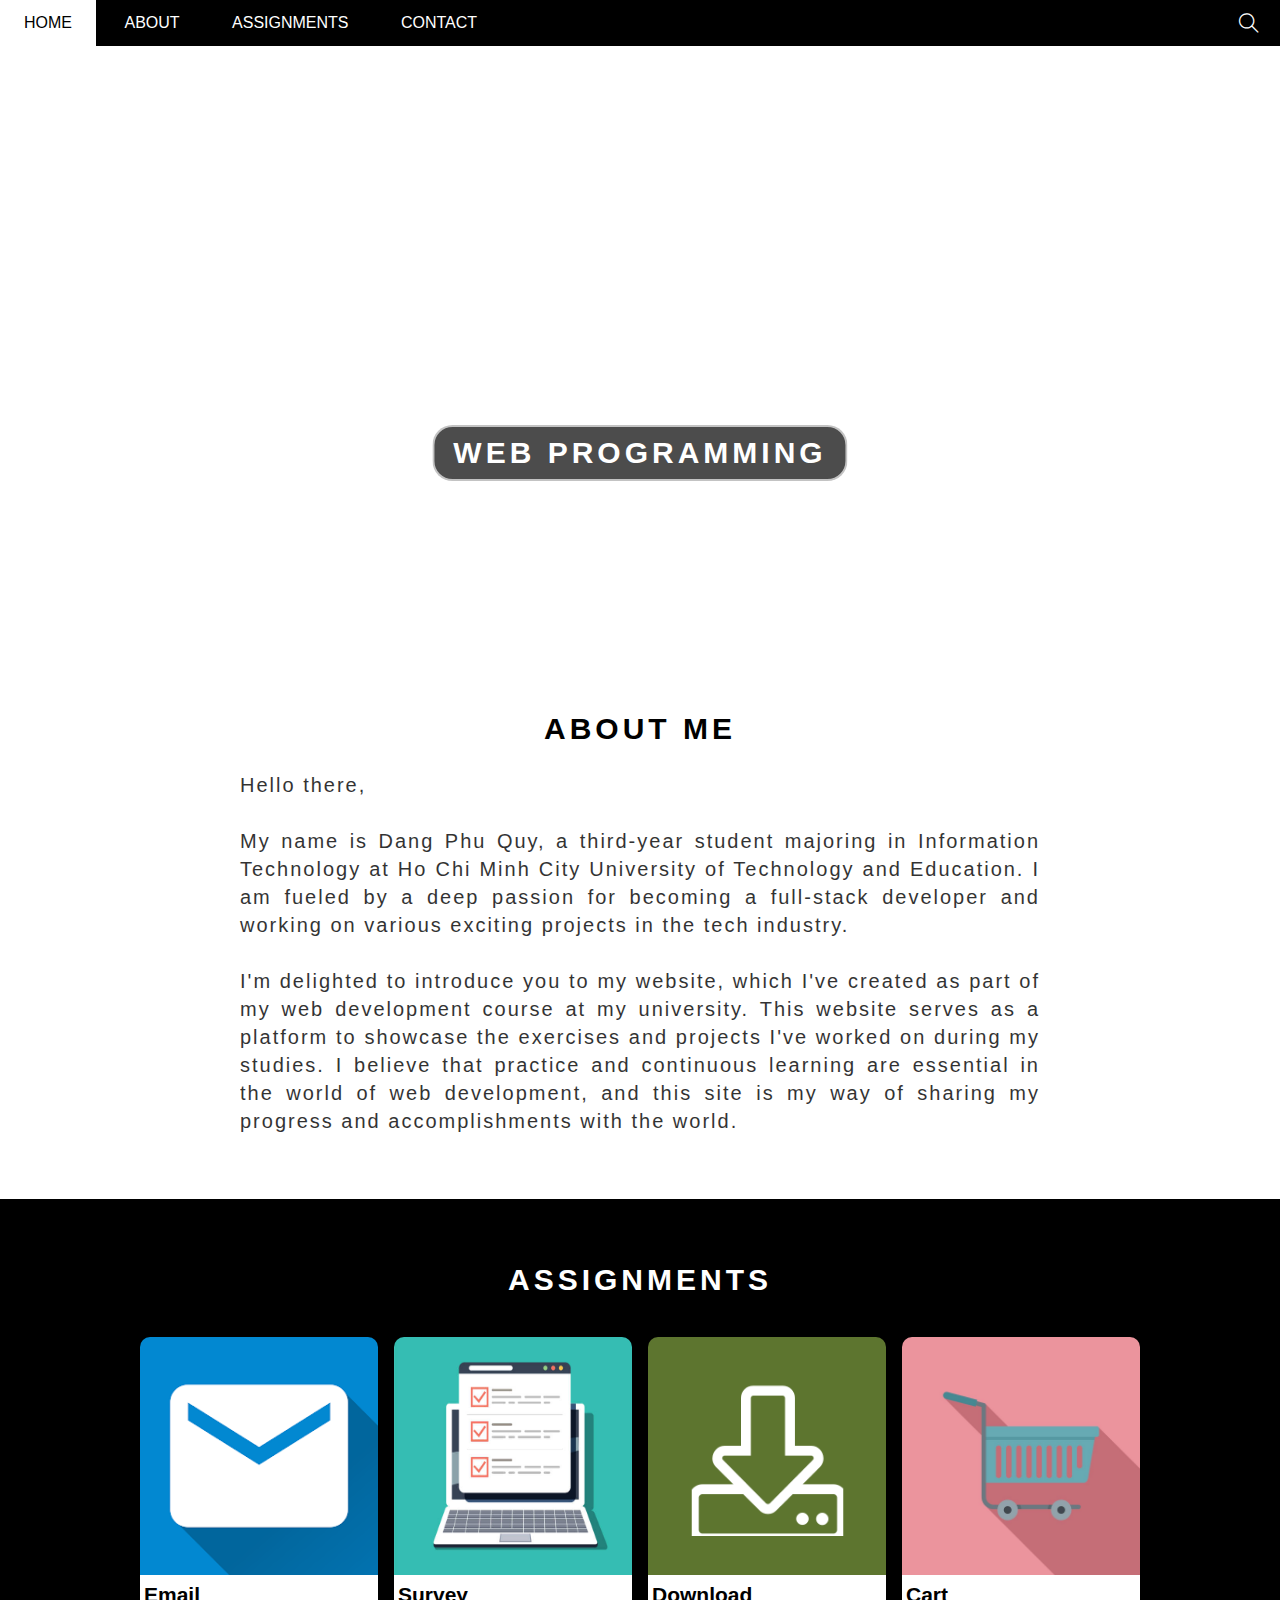
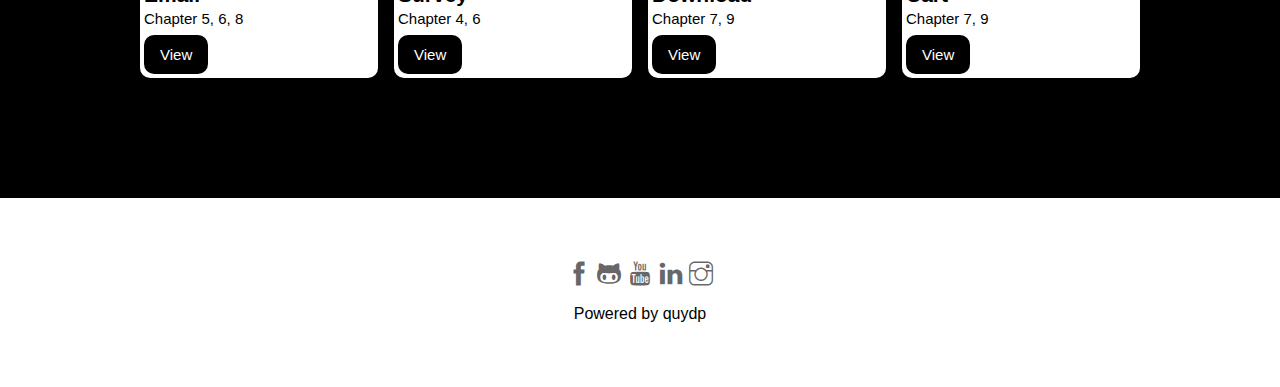
==== index.html @ 8521cf78 "test" ====
<!DOCTYPE html>
<!--
Click nbfs://nbhost/SystemFileSystem/Templates/Licenses/license-default.txt to change this license
Click nbfs://nbhost/SystemFileSystem/Templates/JSP_Servlet/Html.html to edit this template
-->
<html>
    <head>
        <title>Quy's Assignment Web</title>
        <meta charset="UTF-8">
        <meta name="viewport" content="width=device-width, initial-scale=1.0">
        <link rel="stylesheet" type="text/css" href="./styles/main.css">
        <link rel="stylesheet" href="./fonts/themify-icons/themify-icons.css">
    </head>
    <body>
        <div id="main">
            <div id="header">
                <!-- Begin: Nav -->
                <ul id="nav">
                    <li><a href="#">HOME</a></li>
                    <li><a href="#about">ABOUT</a></li>
                    <li><a href="#assignment">ASSIGNMENTS</a></li>
                    <li><a href="#footer">CONTACT</a></li>
                </ul>
                <!-- End: Nav -->


                <!-- Begin: Search -->
                <div class="search-btn">
                    <i class="search-icon ti-search"></i>
                </div>
                <!-- End: Search -->

            </div>

            <div id="slider">
                <div class="text-content">
                    <h1 class="text-heading">WEB PROGRAMMING</h1>
                    <div class="text-desc">GHHD: Cô Mai Anh Thơ</div>
                </div>
            </div>

            
            <div id="content">
                <!-- About section -->
                <div id="about" class="content-section" style="width: 800px;">
                    <h2 class="section-heading">ABOUT ME</h2>
                    <p class="about-section">
                        Hello there,
                    </p>
                    <p class="about-section">
                        <br> My name is Dang Phu Quy, a third-year student 
                        majoring in Information Technology at Ho Chi Minh City University 
                        of Technology and Education. I am fueled by a deep passion for 
                        becoming a full-stack developer and working on various exciting 
                        projects in the tech industry.
                    </p>
                    <p class="about-section">
                        <br> I'm delighted to introduce you to my website, which I've created 
                        as part of my web development course at my university. This website 
                        serves as a platform to showcase the exercises and projects I've 
                        worked on during my studies. I believe that practice and continuous 
                        learning are essential in the world of web development, and this 
                        site is my way of sharing my progress and accomplishments with the world.
                    </p>
                    
                </div>
                
                <!-- Assignment section -->
                <div id="assignment" class="assingment-section">
                    <div class="content-section">
                        <h2 class="section-heading text-white">ASSIGNMENTS</h2>
                        
                        <!--  Assignment list-->
                        <div class="assingment-list">
                            <div class="assignment-item">
                                <img src="images/email-img.png" alt="" class="assignment-img">
                                <div class="assignment-body">
                                    <h3 class="assignment-heading">Email</h3>
                                    <p class="assignment-desc">Chapter 5, 6, 8</p>
                                    <a href="https://email-web-murach.onrender.com/ex5.1-email" class="view-bnt" target="_blank">View</a>
                                </div>
                            </div>
                        
                            <div class="assignment-item">
                                <img src="images/survey-img3.jpg" alt="" class="assignment-img">
                                <div class="assignment-body">
                                    <h3 class="assignment-heading">Survey</h3>
                                    <p class="assignment-desc">Chapter 4, 6</p>
                                    <a href="https://chap04-survey-web-ug20.onrender.com/w5_survey" class="view-bnt" target="_blank">View</a>
                                </div>
                            </div>
                        
                            <div class="assignment-item">
                                <img src="images/download-img.png" alt="" class="assignment-img">
                                <div class="assignment-body">
                                    <h3 class="assignment-heading">Download</h3>
                                    <p class="assignment-desc">Chapter 7, 9</p>
                                    <a href="#" class="view-bnt">View</a>
                                </div>
                            </div>
                        
                             <div class="assignment-item">
                                <img src="images/cart-img.jpg" alt="" class="assignment-img">
                                <div class="assignment-body">
                                    <h3 class="assignment-heading">Cart</h3>
                                    <p class="assignment-desc">Chapter 7, 9</p>
                                    <a href="#" class="view-bnt">View</a>
                                </div>
                            </div>
                        
                            <div class="clear"></div>
                        </div>
                    </div>
                </div> 
                </div>

            </div>
            <div id="footer">
                <div class="social-list">
                    <a href="https://www.facebook.com/phuquy1400" target="_blank"><i class="ti-facebook"></i></a>
                    <a href="https://github.com/phuquy-28" target="_blank"><i class="ti-github"></i></a>
                    <a href="https://www.youtube.com/" class="_blank"><i class="ti-youtube"></i></a>
                    <a href="https://www.linkedin.com/in/phu-quy-dang-920172296/" target="_blank"><i class="ti-linkedin"></i></a>
                    <a href="https://www.instagram.com/phuquy.28" target="_blank"><i class="ti-instagram"></i></a>
                </div>
                <p class="copy-right">Powered by quydp</p>
            </div>
        </div>
        
    </body>
</html>
---- styles/main.css ----
/* Reset CSS */
* {
    padding: 0;
    margin: 0;
    box-sizing: border-box;
}

.text-white{
    color: #fff !important;
}

html{
    font-family: Arial, Helvetica, sans-serif;
    scroll-behavior: smooth;
}

#main{

}

#header{
    width: 100%;
    height: 46px;
    background-color: #000;
    position: fixed;
    top: 0;
    left: 0;
    right: 0;
    z-index: 1;
}

#nav{
    display: inline-block;
}

#nav li{
    display: inline-block;
}

#nav li a{
    color: #fff;
    text-decoration: none;
    line-height: 46px;
    padding: 0 24px;
    display: inline-block;
}

#nav li:hover a{
    color:#000;
    background-color: #fff;
}

#header .search-btn{
    float: right;
    padding: 0 21px;
    cursor: pointer;
}

#header .search-btn:hover{
    color: #fff;
    background-color: #f44366;
}

#header .search-icon{
    color: #fff;
    font-size: 20px;
    line-height: 46px;
}

#slider{
    margin-top: 46px;
    padding-top: 47%;
    background-image: url(https://wallpaperaccess.com/full/2109964.jpg);
    background-position: center center;
    background-repeat: no-repeat; 
    background-size: cover;
    /*background: url('slider1.jpg') center center / cover no-repeat;*/
    position: relative;
}

#slider .text-content{
    position: absolute;
    bottom: 20%;
    color: #fff;
    left: 50%;
    transform: translateX(-50%);
    text-align: center;
}

#slider .text-heading{
    /* font-weight: 500; */
    font-size: 30px;
    letter-spacing: 4px;
    font-weight: bold;
    display: inline-block;
    border-radius: 20px;
    background-color: rgba(0, 0, 0, 0.7);
    color: #fff;
    padding: 0.3em 0.63em;
    border: 2px solid #fffa;
}

#slider .text-desc{
    font-size: 18px;
    margin-top: 25px;
}

#content{

}

#content .content-section{
    width: 1000px;
    padding: 64px 0;
    margin-left: auto;
    margin-right: auto;
}

#content .section-heading{
    text-align: center;
    font-size: 30px;
    letter-spacing: 4px;
    margin-bottom: 25px;
}

#content .about-section{
    line-height: 1.4;
    letter-spacing: 2px;
    font-size: 20px;
    opacity: 0.8;
    text-align: justify;
}

/*Assignment section*/
.assingment-section{
    background-color: #000;
}

/* Assignment */
.assingment-list{
    margin: 32px -8px 48px;
}
.assignment-item{
    float: left;
    width: 25%;
    padding: 8px 8px;
}
.assignment-img{
    width: 100%;
    height: 238px;
    display: block;
    border-top-left-radius: 10px;
    border-top-right-radius: 10px;
}
.assignment-img:hover{
    opacity: 0.8;
}
.assignment-body{
    background-color: #fff;
    padding: 4px;
    font-size: 15px;
    border-bottom-left-radius: 10px;
    border-bottom-right-radius: 10px;
}
.assignment-heading{
    font-size: 21px;
    margin-top: 4px;
}
.assignment-desc{
    line-height: 1.6;
}
.view-bnt{
    color: #fff;
    background-color: #000;
    text-decoration: none;
    padding: 11px 16px;
    display: inline-block;
    cursor: pointer;
    margin-top: 4px;
    border-radius: 10px;
}
.view-bnt:hover{
    color: #000;
    background-color: #ccc;
}
.clear{
    clear: both;
}

#footer{
    padding: 64px 16px;
    text-align: center;

}

#footer .social-list{
    font-size: 24px;
}

#footer .social-list a{
    color: rgba(0, 0, 0, 0.6);
    text-decoration: none;
}

#footer .social-list a:hover{
    color: rgba(0, 0, 0, 0.3);
}

#footer .copy-right{
    margin-top: 15px;
}
---- fonts/themify-icons/themify-icons.css ----
@font-face {
	font-family: 'themify';
	src:url('fonts/themify.eot?-fvbane');
	src:url('fonts/themify.eot?#iefix-fvbane') format('embedded-opentype'),
		url('fonts/themify.woff?-fvbane') format('woff'),
		url('fonts/themify.ttf?-fvbane') format('truetype'),
		url('fonts/themify.svg?-fvbane#themify') format('svg');
	font-weight: normal;
	font-style: normal;
}

[class^="ti-"], [class*=" ti-"] {
	font-family: 'themify';
	speak: none;
	font-style: normal;
	font-weight: normal;
	font-variant: normal;
	text-transform: none;
	line-height: 1;

	/* Better Font Rendering =========== */
	-webkit-font-smoothing: antialiased;
	-moz-osx-font-smoothing: grayscale;
}

.ti-wand:before {
	content: "\e600";
}
.ti-volume:before {
	content: "\e601";
}
.ti-user:before {
	content: "\e602";
}
.ti-unlock:before {
	content: "\e603";
}
.ti-unlink:before {
	content: "\e604";
}
.ti-trash:before {
	content: "\e605";
}
.ti-thought:before {
	content: "\e606";
}
.ti-target:before {
	content: "\e607";
}
.ti-tag:before {
	content: "\e608";
}
.ti-tablet:before {
	content: "\e609";
}
.ti-star:before {
	content: "\e60a";
}
.ti-spray:before {
	content: "\e60b";
}
.ti-signal:before {
	content: "\e60c";
}
.ti-shopping-cart:before {
	content: "\e60d";
}
.ti-shopping-cart-full:before {
	content: "\e60e";
}
.ti-settings:before {
	content: "\e60f";
}
.ti-search:before {
	content: "\e610";
}
.ti-zoom-in:before {
	content: "\e611";
}
.ti-zoom-out:before {
	content: "\e612";
}
.ti-cut:before {
	content: "\e613";
}
.ti-ruler:before {
	content: "\e614";
}
.ti-ruler-pencil:before {
	content: "\e615";
}
.ti-ruler-alt:before {
	content: "\e616";
}
.ti-bookmark:before {
	content: "\e617";
}
.ti-bookmark-alt:before {
	content: "\e618";
}
.ti-reload:before {
	content: "\e619";
}
.ti-plus:before {
	content: "\e61a";
}
.ti-pin:before {
	content: "\e61b";
}
.ti-pencil:before {
	content: "\e61c";
}
.ti-pencil-alt:before {
	content: "\e61d";
}
.ti-paint-roller:before {
	content: "\e61e";
}
.ti-paint-bucket:before {
	content: "\e61f";
}
.ti-na:before {
	content: "\e620";
}
.ti-mobile:before {
	content: "\e621";
}
.ti-minus:before {
	content: "\e622";
}
.ti-medall:before {
	content: "\e623";
}
.ti-medall-alt:before {
	content: "\e624";
}
.ti-marker:before {
	content: "\e625";
}
.ti-marker-alt:before {
	content: "\e626";
}
.ti-arrow-up:before {
	content: "\e627";
}
.ti-arrow-right:before {
	content: "\e628";
}
.ti-arrow-left:before {
	content: "\e629";
}
.ti-arrow-down:before {
	content: "\e62a";
}
.ti-lock:before {
	content: "\e62b";
}
.ti-location-arrow:before {
	content: "\e62c";
}
.ti-link:before {
	content: "\e62d";
}
.ti-layout:before {
	content: "\e62e";
}
.ti-layers:before {
	content: "\e62f";
}
.ti-layers-alt:before {
	content: "\e630";
}
.ti-key:before {
	content: "\e631";
}
.ti-import:before {
	content: "\e632";
}
.ti-image:before {
	content: "\e633";
}
.ti-heart:before {
	content: "\e634";
}
.ti-heart-broken:before {
	content: "\e635";
}
.ti-hand-stop:before {
	content: "\e636";
}
.ti-hand-open:before {
	content: "\e637";
}
.ti-hand-drag:before {
	content: "\e638";
}
.ti-folder:before {
	content: "\e639";
}
.ti-flag:before {
	content: "\e63a";
}
.ti-flag-alt:before {
	content: "\e63b";
}
.ti-flag-alt-2:before {
	content: "\e63c";
}
.ti-eye:before {
	content: "\e63d";
}
.ti-export:before {
	content: "\e63e";
}
.ti-exchange-vertical:before {
	content: "\e63f";
}
.ti-desktop:before {
	content: "\e640";
}
.ti-cup:before {
	content: "\e641";
}
.ti-crown:before {
	content: "\e642";
}
.ti-comments:before {
	content: "\e643";
}
.ti-comment:before {
	content: "\e644";
}
.ti-comment-alt:before {
	content: "\e645";
}
.ti-close:before {
	content: "\e646";
}
.ti-clip:before {
	content: "\e647";
}
.ti-angle-up:before {
	content: "\e648";
}
.ti-angle-right:before {
	content: "\e649";
}
.ti-angle-left:before {
	content: "\e64a";
}
.ti-angle-down:before {
	content: "\e64b";
}
.ti-check:before {
	content: "\e64c";
}
.ti-check-box:before {
	content: "\e64d";
}
.ti-camera:before {
	content: "\e64e";
}
.ti-announcement:before {
	content: "\e64f";
}
.ti-brush:before {
	content: "\e650";
}
.ti-briefcase:before {
	content: "\e651";
}
.ti-bolt:before {
	content: "\e652";
}
.ti-bolt-alt:before {
	content: "\e653";
}
.ti-blackboard:before {
	content: "\e654";
}
.ti-bag:before {
	content: "\e655";
}
.ti-move:before {
	content: "\e656";
}
.ti-arrows-vertical:before {
	content: "\e657";
}
.ti-arrows-horizontal:before {
	content: "\e658";
}
.ti-fullscreen:before {
	content: "\e659";
}
.ti-arrow-top-right:before {
	content: "\e65a";
}
.ti-arrow-top-left:before {
	content: "\e65b";
}
.ti-arrow-circle-up:before {
	content: "\e65c";
}
.ti-arrow-circle-right:before {
	content: "\e65d";
}
.ti-arrow-circle-left:before {
	content: "\e65e";
}
.ti-arrow-circle-down:before {
	content: "\e65f";
}
.ti-angle-double-up:before {
	content: "\e660";
}
.ti-angle-double-right:before {
	content: "\e661";
}
.ti-angle-double-left:before {
	content: "\e662";
}
.ti-angle-double-down:before {
	content: "\e663";
}
.ti-zip:before {
	content: "\e664";
}
.ti-world:before {
	content: "\e665";
}
.ti-wheelchair:before {
	content: "\e666";
}
.ti-view-list:before {
	content: "\e667";
}
.ti-view-list-alt:before {
	content: "\e668";
}
.ti-view-grid:before {
	content: "\e669";
}
.ti-uppercase:before {
	content: "\e66a";
}
.ti-upload:before {
	content: "\e66b";
}
.ti-underline:before {
	content: "\e66c";
}
.ti-truck:before {
	content: "\e66d";
}
.ti-timer:before {
	content: "\e66e";
}
.ti-ticket:before {
	content: "\e66f";
}
.ti-thumb-up:before {
	content: "\e670";
}
.ti-thumb-down:before {
	content: "\e671";
}
.ti-text:before {
	content: "\e672";
}
.ti-stats-up:before {
	content: "\e673";
}
.ti-stats-down:before {
	content: "\e674";
}
.ti-split-v:before {
	content: "\e675";
}
.ti-split-h:before {
	content: "\e676";
}
.ti-smallcap:before {
	content: "\e677";
}
.ti-shine:before {
	content: "\e678";
}
.ti-shift-right:before {
	content: "\e679";
}
.ti-shift-left:before {
	content: "\e67a";
}
.ti-shield:before {
	content: "\e67b";
}
.ti-notepad:before {
	content: "\e67c";
}
.ti-server:before {
	content: "\e67d";
}
.ti-quote-right:before {
	content: "\e67e";
}
.ti-quote-left:before {
	content: "\e67f";
}
.ti-pulse:before {
	content: "\e680";
}
.ti-printer:before {
	content: "\e681";
}
.ti-power-off:before {
	content: "\e682";
}
.ti-plug:before {
	content: "\e683";
}
.ti-pie-chart:before {
	content: "\e684";
}
.ti-paragraph:before {
	content: "\e685";
}
.ti-panel:before {
	content: "\e686";
}
.ti-package:before {
	content: "\e687";
}
.ti-music:before {
	content: "\e688";
}
.ti-music-alt:before {
	content: "\e689";
}
.ti-mouse:before {
	content: "\e68a";
}
.ti-mouse-alt:before {
	content: "\e68b";
}
.ti-money:before {
	content: "\e68c";
}
.ti-microphone:before {
	content: "\e68d";
}
.ti-menu:before {
	content: "\e68e";
}
.ti-menu-alt:before {
	content: "\e68f";
}
.ti-map:before {
	content: "\e690";
}
.ti-map-alt:before {
	content: "\e691";
}
.ti-loop:before {
	content: "\e692";
}
.ti-location-pin:before {
	content: "\e693";
}
.ti-list:before {
	content: "\e694";
}
.ti-light-bulb:before {
	content: "\e695";
}
.ti-Italic:before {
	content: "\e696";
}
.ti-info:before {
	content: "\e697";
}
.ti-infinite:before {
	content: "\e698";
}
.ti-id-badge:before {
	content: "\e699";
}
.ti-hummer:before {
	content: "\e69a";
}
.ti-home:before {
	content: "\e69b";
}
.ti-help:before {
	content: "\e69c";
}
.ti-headphone:before {
	content: "\e69d";
}
.ti-harddrives:before {
	content: "\e69e";
}
.ti-harddrive:before {
	content: "\e69f";
}
.ti-gift:before {
	content: "\e6a0";
}
.ti-game:before {
	content: "\e6a1";
}
.ti-filter:before {
	content: "\e6a2";
}
.ti-files:before {
	content: "\e6a3";
}
.ti-file:before {
	content: "\e6a4";
}
.ti-eraser:before {
	content: "\e6a5";
}
.ti-envelope:before {
	content: "\e6a6";
}
.ti-download:before {
	content: "\e6a7";
}
.ti-direction:before {
	content: "\e6a8";
}
.ti-direction-alt:before {
	content: "\e6a9";
}
.ti-dashboard:before {
	content: "\e6aa";
}
.ti-control-stop:before {
	content: "\e6ab";
}
.ti-control-shuffle:before {
	content: "\e6ac";
}
.ti-control-play:before {
	content: "\e6ad";
}
.ti-control-pause:before {
	content: "\e6ae";
}
.ti-control-forward:before {
	content: "\e6af";
}
.ti-control-backward:before {
	content: "\e6b0";
}
.ti-cloud:before {
	content: "\e6b1";
}
.ti-cloud-up:before {
	content: "\e6b2";
}
.ti-cloud-down:before {
	content: "\e6b3";
}
.ti-clipboard:before {
	content: "\e6b4";
}
.ti-car:before {
	content: "\e6b5";
}
.ti-calendar:before {
	content: "\e6b6";
}
.ti-book:before {
	content: "\e6b7";
}
.ti-bell:before {
	content: "\e6b8";
}
.ti-basketball:before {
	content: "\e6b9";
}
.ti-bar-chart:before {
	content: "\e6ba";
}
.ti-bar-chart-alt:before {
	content: "\e6bb";
}
.ti-back-right:before {
	content: "\e6bc";
}
.ti-back-left:before {
	content: "\e6bd";
}
.ti-arrows-corner:before {
	content: "\e6be";
}
.ti-archive:before {
	content: "\e6bf";
}
.ti-anchor:before {
	content: "\e6c0";
}
.ti-align-right:before {
	content: "\e6c1";
}
.ti-align-left:before {
	content: "\e6c2";
}
.ti-align-justify:before {
	content: "\e6c3";
}
.ti-align-center:before {
	content: "\e6c4";
}
.ti-alert:before {
	content: "\e6c5";
}
.ti-alarm-clock:before {
	content: "\e6c6";
}
.ti-agenda:before {
	content: "\e6c7";
}
.ti-write:before {
	content: "\e6c8";
}
.ti-window:before {
	content: "\e6c9";
}
.ti-widgetized:before {
	content: "\e6ca";
}
.ti-widget:before {
	content: "\e6cb";
}
.ti-widget-alt:before {
	content: "\e6cc";
}
.ti-wallet:before {
	content: "\e6cd";
}
.ti-video-clapper:before {
	content: "\e6ce";
}
.ti-video-camera:before {
	content: "\e6cf";
}
.ti-vector:before {
	content: "\e6d0";
}
.ti-themify-logo:before {
	content: "\e6d1";
}
.ti-themify-favicon:before {
	content: "\e6d2";
}
.ti-themify-favicon-alt:before {
	content: "\e6d3";
}
.ti-support:before {
	content: "\e6d4";
}
.ti-stamp:before {
	content: "\e6d5";
}
.ti-split-v-alt:before {
	content: "\e6d6";
}
.ti-slice:before {
	content: "\e6d7";
}
.ti-shortcode:before {
	content: "\e6d8";
}
.ti-shift-right-alt:before {
	content: "\e6d9";
}
.ti-shift-left-alt:before {
	content: "\e6da";
}
.ti-ruler-alt-2:before {
	content: "\e6db";
}
.ti-receipt:before {
	content: "\e6dc";
}
.ti-pin2:before {
	content: "\e6dd";
}
.ti-pin-alt:before {
	content: "\e6de";
}
.ti-pencil-alt2:before {
	content: "\e6df";
}
.ti-palette:before {
	content: "\e6e0";
}
.ti-more:before {
	content: "\e6e1";
}
.ti-more-alt:before {
	content: "\e6e2";
}
.ti-microphone-alt:before {
	content: "\e6e3";
}
.ti-magnet:before {
	content: "\e6e4";
}
.ti-line-double:before {
	content: "\e6e5";
}
.ti-line-dotted:before {
	content: "\e6e6";
}
.ti-line-dashed:before {
	content: "\e6e7";
}
.ti-layout-width-full:before {
	content: "\e6e8";
}
.ti-layout-width-default:before {
	content: "\e6e9";
}
.ti-layout-width-default-alt:before {
	content: "\e6ea";
}
.ti-layout-tab:before {
	content: "\e6eb";
}
.ti-layout-tab-window:before {
	content: "\e6ec";
}
.ti-layout-tab-v:before {
	content: "\e6ed";
}
.ti-layout-tab-min:before {
	content: "\e6ee";
}
.ti-layout-slider:before {
	content: "\e6ef";
}
.ti-layout-slider-alt:before {
	content: "\e6f0";
}
.ti-layout-sidebar-right:before {
	content: "\e6f1";
}
.ti-layout-sidebar-none:before {
	content: "\e6f2";
}
.ti-layout-sidebar-left:before {
	content: "\e6f3";
}
.ti-layout-placeholder:before {
	content: "\e6f4";
}
.ti-layout-menu:before {
	content: "\e6f5";
}
.ti-layout-menu-v:before {
	content: "\e6f6";
}
.ti-layout-menu-separated:before {
	content: "\e6f7";
}
.ti-layout-menu-full:before {
	content: "\e6f8";
}
.ti-layout-media-right-alt:before {
	content: "\e6f9";
}
.ti-layout-media-right:before {
	content: "\e6fa";
}
.ti-layout-media-overlay:before {
	content: "\e6fb";
}
.ti-layout-media-overlay-alt:before {
	content: "\e6fc";
}
.ti-layout-media-overlay-alt-2:before {
	content: "\e6fd";
}
.ti-layout-media-left-alt:before {
	content: "\e6fe";
}
.ti-layout-media-left:before {
	content: "\e6ff";
}
.ti-layout-media-center-alt:before {
	content: "\e700";
}
.ti-layout-media-center:before {
	content: "\e701";
}
.ti-layout-list-thumb:before {
	content: "\e702";
}
.ti-layout-list-thumb-alt:before {
	content: "\e703";
}
.ti-layout-list-post:before {
	content: "\e704";
}
.ti-layout-list-large-image:before {
	content: "\e705";
}
.ti-layout-line-solid:before {
	content: "\e706";
}
.ti-layout-grid4:before {
	content: "\e707";
}
.ti-layout-grid3:before {
	content: "\e708";
}
.ti-layout-grid2:before {
	content: "\e709";
}
.ti-layout-grid2-thumb:before {
	content: "\e70a";
}
.ti-layout-cta-right:before {
	content: "\e70b";
}
.ti-layout-cta-left:before {
	content: "\e70c";
}
.ti-layout-cta-center:before {
	content: "\e70d";
}
.ti-layout-cta-btn-right:before {
	content: "\e70e";
}
.ti-layout-cta-btn-left:before {
	content: "\e70f";
}
.ti-layout-column4:before {
	content: "\e710";
}
.ti-layout-column3:before {
	content: "\e711";
}
.ti-layout-column2:before {
	content: "\e712";
}
.ti-layout-accordion-separated:before {
	content: "\e713";
}
.ti-layout-accordion-merged:before {
	content: "\e714";
}
.ti-layout-accordion-list:before {
	content: "\e715";
}
.ti-ink-pen:before {
	content: "\e716";
}
.ti-info-alt:before {
	content: "\e717";
}
.ti-help-alt:before {
	content: "\e718";
}
.ti-headphone-alt:before {
	content: "\e719";
}
.ti-hand-point-up:before {
	content: "\e71a";
}
.ti-hand-point-right:before {
	content: "\e71b";
}
.ti-hand-point-left:before {
	content: "\e71c";
}
.ti-hand-point-down:before {
	content: "\e71d";
}
.ti-gallery:before {
	content: "\e71e";
}
.ti-face-smile:before {
	content: "\e71f";
}
.ti-face-sad:before {
	content: "\e720";
}
.ti-credit-card:before {
	content: "\e721";
}
.ti-control-skip-forward:before {
	content: "\e722";
}
.ti-control-skip-backward:before {
	content: "\e723";
}
.ti-control-record:before {
	content: "\e724";
}
.ti-control-eject:before {
	content: "\e725";
}
.ti-comments-smiley:before {
	content: "\e726";
}
.ti-brush-alt:before {
	content: "\e727";
}
.ti-youtube:before {
	content: "\e728";
}
.ti-vimeo:before {
	content: "\e729";
}
.ti-twitter:before {
	content: "\e72a";
}
.ti-time:before {
	content: "\e72b";
}
.ti-tumblr:before {
	content: "\e72c";
}
.ti-skype:before {
	content: "\e72d";
}
.ti-share:before {
	content: "\e72e";
}
.ti-share-alt:before {
	content: "\e72f";
}
.ti-rocket:before {
	content: "\e730";
}
.ti-pinterest:before {
	content: "\e731";
}
.ti-new-window:before {
	content: "\e732";
}
.ti-microsoft:before {
	content: "\e733";
}
.ti-list-ol:before {
	content: "\e734";
}
.ti-linkedin:before {
	content: "\e735";
}
.ti-layout-sidebar-2:before {
	content: "\e736";
}
.ti-layout-grid4-alt:before {
	content: "\e737";
}
.ti-layout-grid3-alt:before {
	content: "\e738";
}
.ti-layout-grid2-alt:before {
	content: "\e739";
}
.ti-layout-column4-alt:before {
	content: "\e73a";
}
.ti-layout-column3-alt:before {
	content: "\e73b";
}
.ti-layout-column2-alt:before {
	content: "\e73c";
}
.ti-instagram:before {
	content: "\e73d";
}
.ti-google:before {
	content: "\e73e";
}
.ti-github:before {
	content: "\e73f";
}
.ti-flickr:before {
	content: "\e740";
}
.ti-facebook:before {
	content: "\e741";
}
.ti-dropbox:before {
	content: "\e742";
}
.ti-dribbble:before {
	content: "\e743";
}
.ti-apple:before {
	content: "\e744";
}
.ti-android:before {
	content: "\e745";
}
.ti-save:before {
	content: "\e746";
}
.ti-save-alt:before {
	content: "\e747";
}
.ti-yahoo:before {
	content: "\e748";
}
.ti-wordpress:before {
	content: "\e749";
}
.ti-vimeo-alt:before {
	content: "\e74a";
}
.ti-twitter-alt:before {
	content: "\e74b";
}
.ti-tumblr-alt:before {
	content: "\e74c";
}
.ti-trello:before {
	content: "\e74d";
}
.ti-stack-overflow:before {
	content: "\e74e";
}
.ti-soundcloud:before {
	content: "\e74f";
}
.ti-sharethis:before {
	content: "\e750";
}
.ti-sharethis-alt:before {
	content: "\e751";
}
.ti-reddit:before {
	content: "\e752";
}
.ti-pinterest-alt:before {
	content: "\e753";
}
.ti-microsoft-alt:before {
	content: "\e754";
}
.ti-linux:before {
	content: "\e755";
}
.ti-jsfiddle:before {
	content: "\e756";
}
.ti-joomla:before {
	content: "\e757";
}
.ti-html5:before {
	content: "\e758";
}
.ti-flickr-alt:before {
	content: "\e759";
}
.ti-email:before {
	content: "\e75a";
}
.ti-drupal:before {
	content: "\e75b";
}
.ti-dropbox-alt:before {
	content: "\e75c";
}
.ti-css3:before {
	content: "\e75d";
}
.ti-rss:before {
	content: "\e75e";
}
.ti-rss-alt:before {
	content: "\e75f";
}
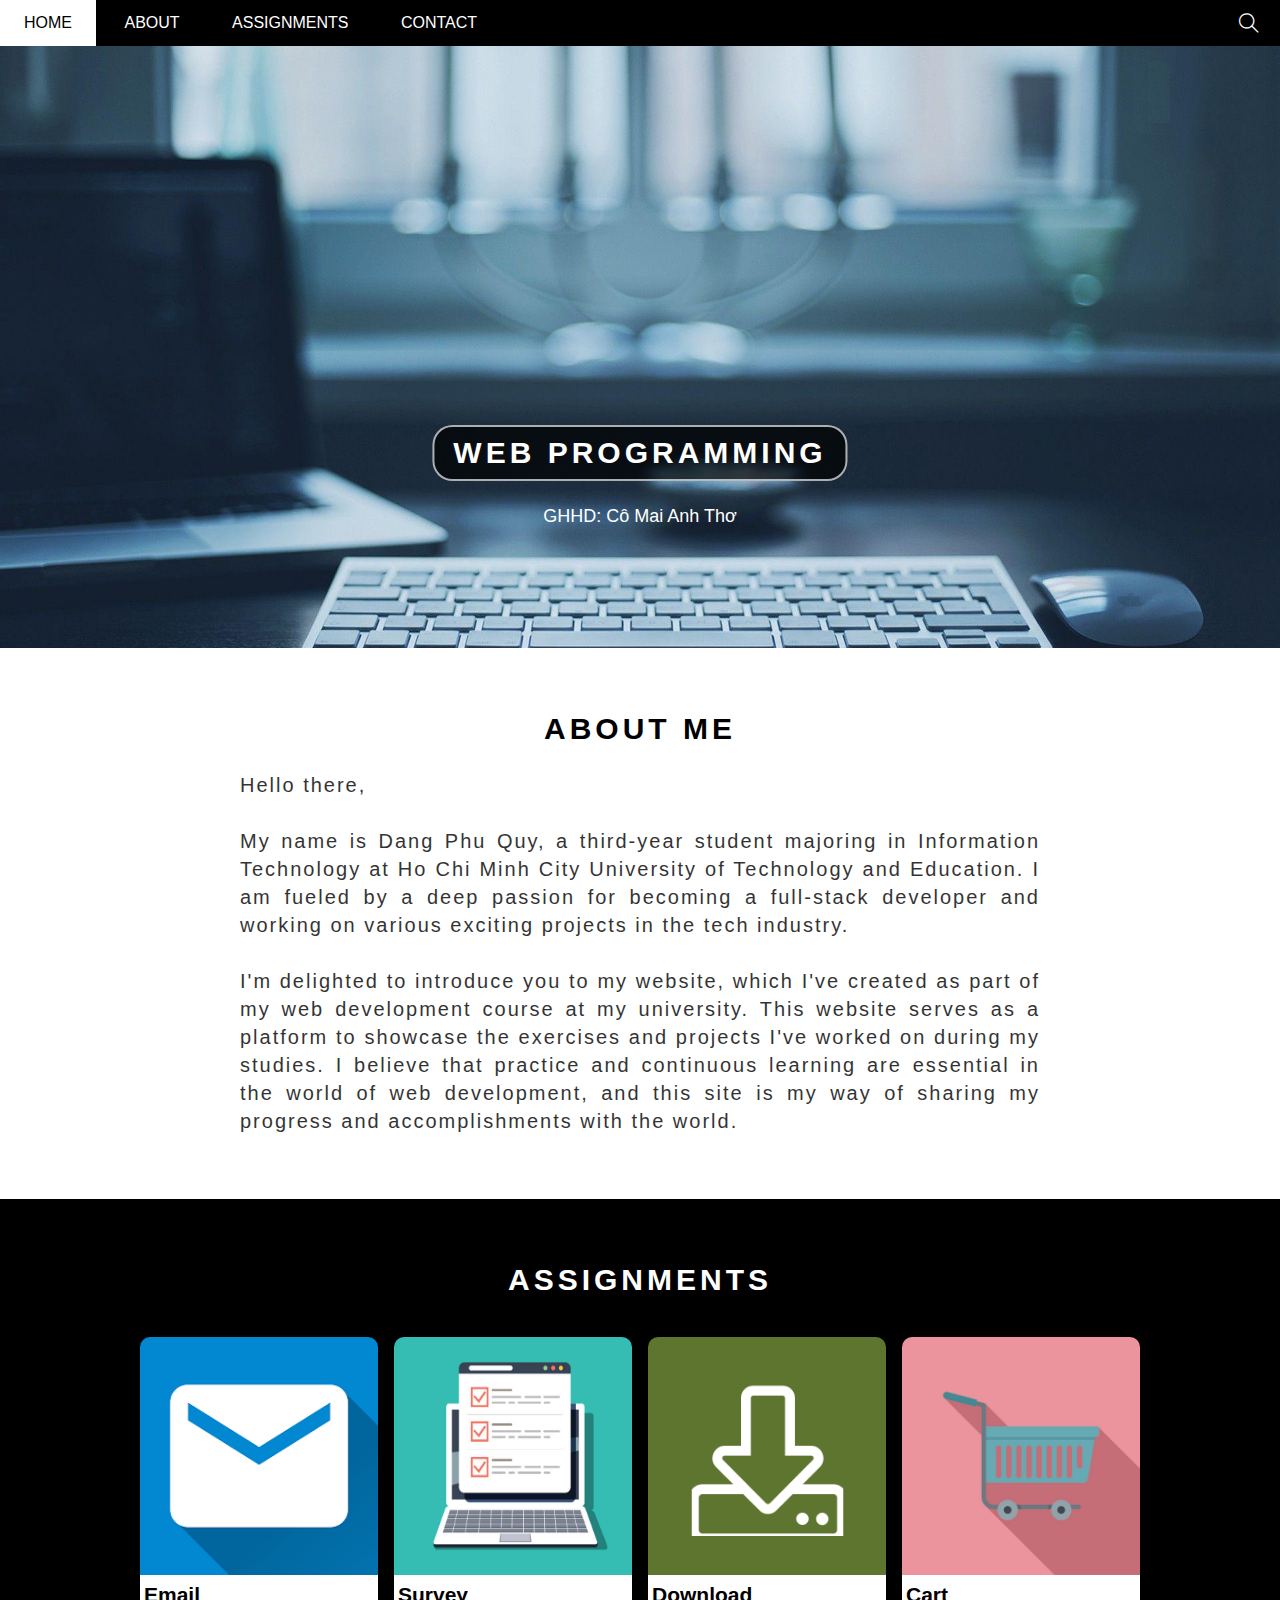
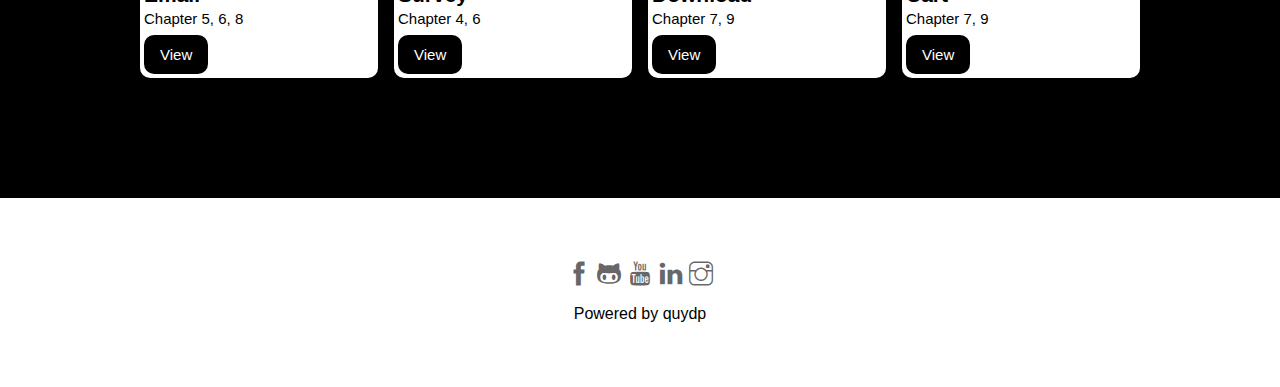
==== commit 9ff9d59e: "change the link to emailListWeb and add background image" ====
--- a/index.html
+++ b/index.html
@@ -77,7 +77,7 @@
                                 <div class="assignment-body">
                                     <h3 class="assignment-heading">Email</h3>
                                     <p class="assignment-desc">Chapter 5, 6, 8</p>
-                                    <a href="https://email-web-murach.onrender.com/ex5.1-email" class="view-bnt" target="_blank">View</a>
+                                    <a href="https://emaillistweb.onrender.com/emailListWeb" class="view-bnt">View</a>
                                 </div>
                             </div>
                         
--- a/styles/main.css
+++ b/styles/main.css
@@ -70,7 +70,7 @@
 #slider{
     margin-top: 46px;
     padding-top: 47%;
-    background-image: url(https://wallpaperaccess.com/full/2109964.jpg);
+    background-image: url("/images/background.jpg");
     background-position: center center;
     background-repeat: no-repeat; 
     background-size: cover;
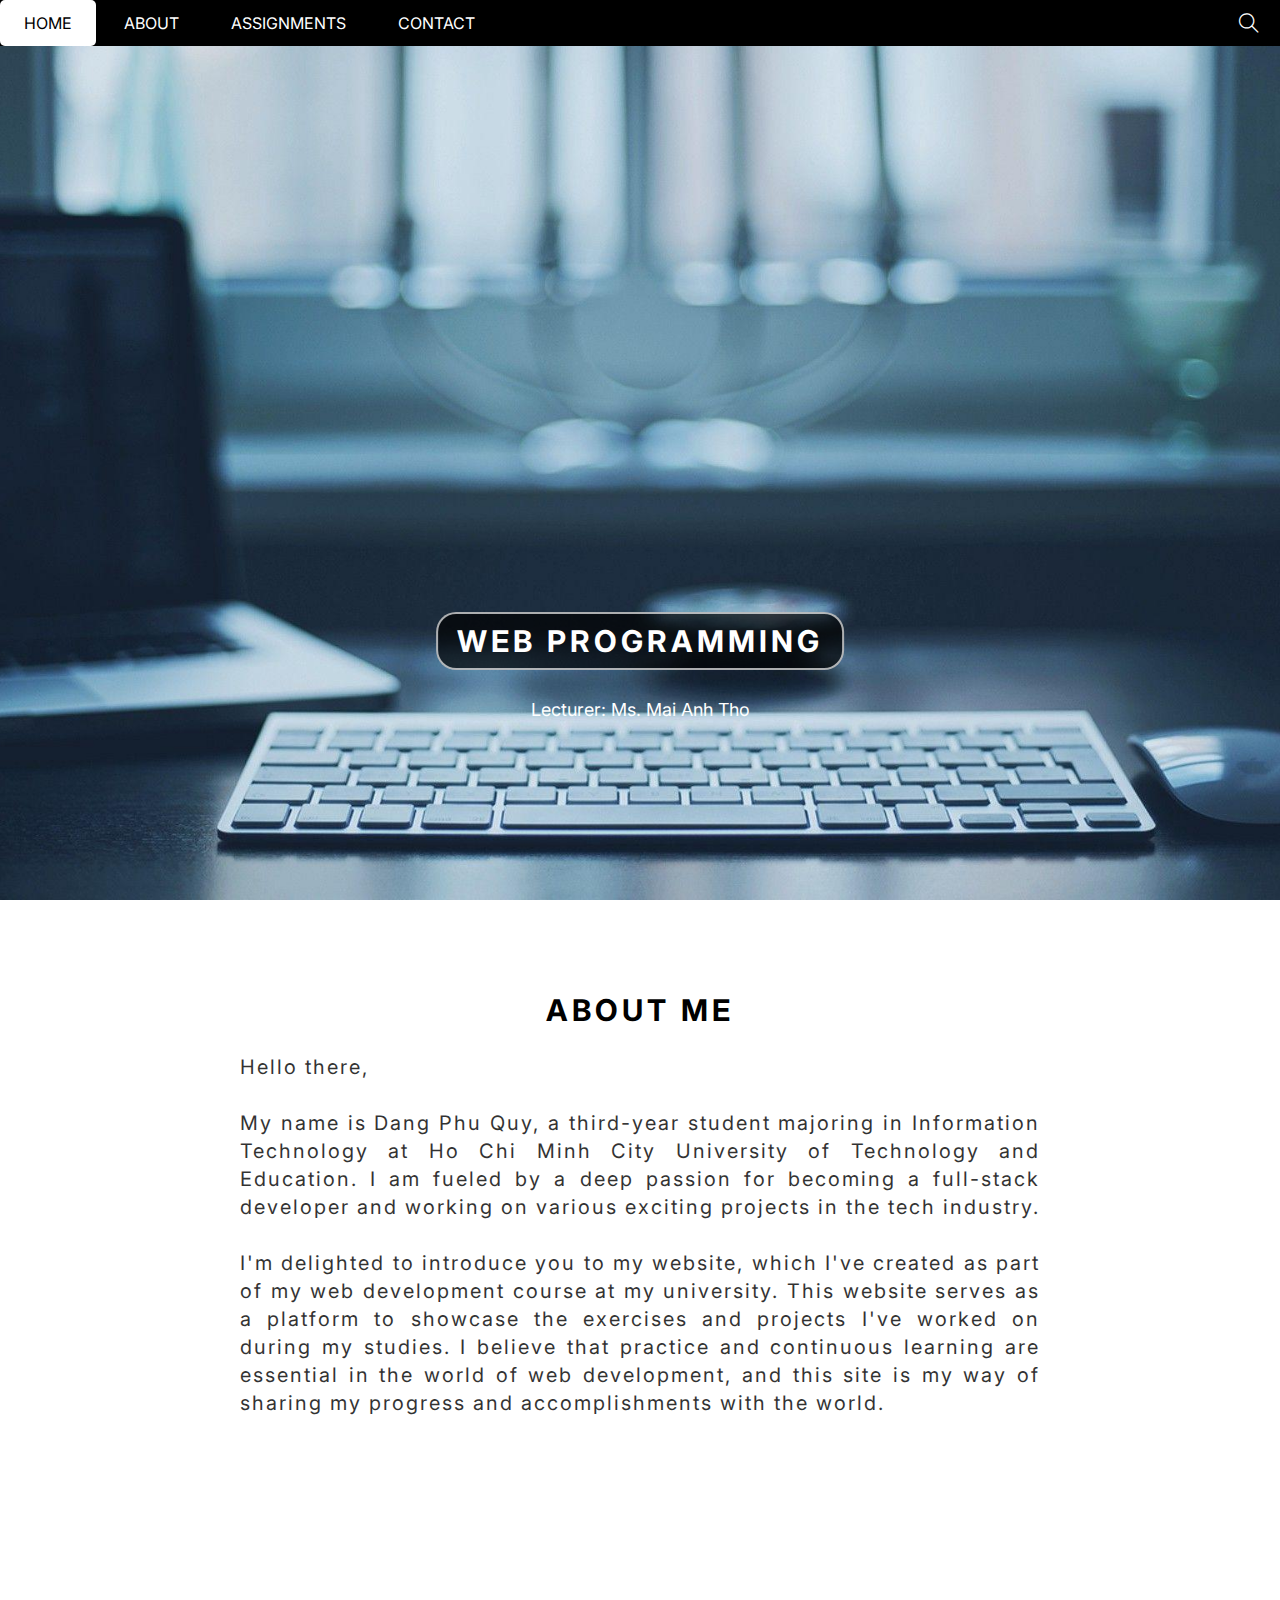
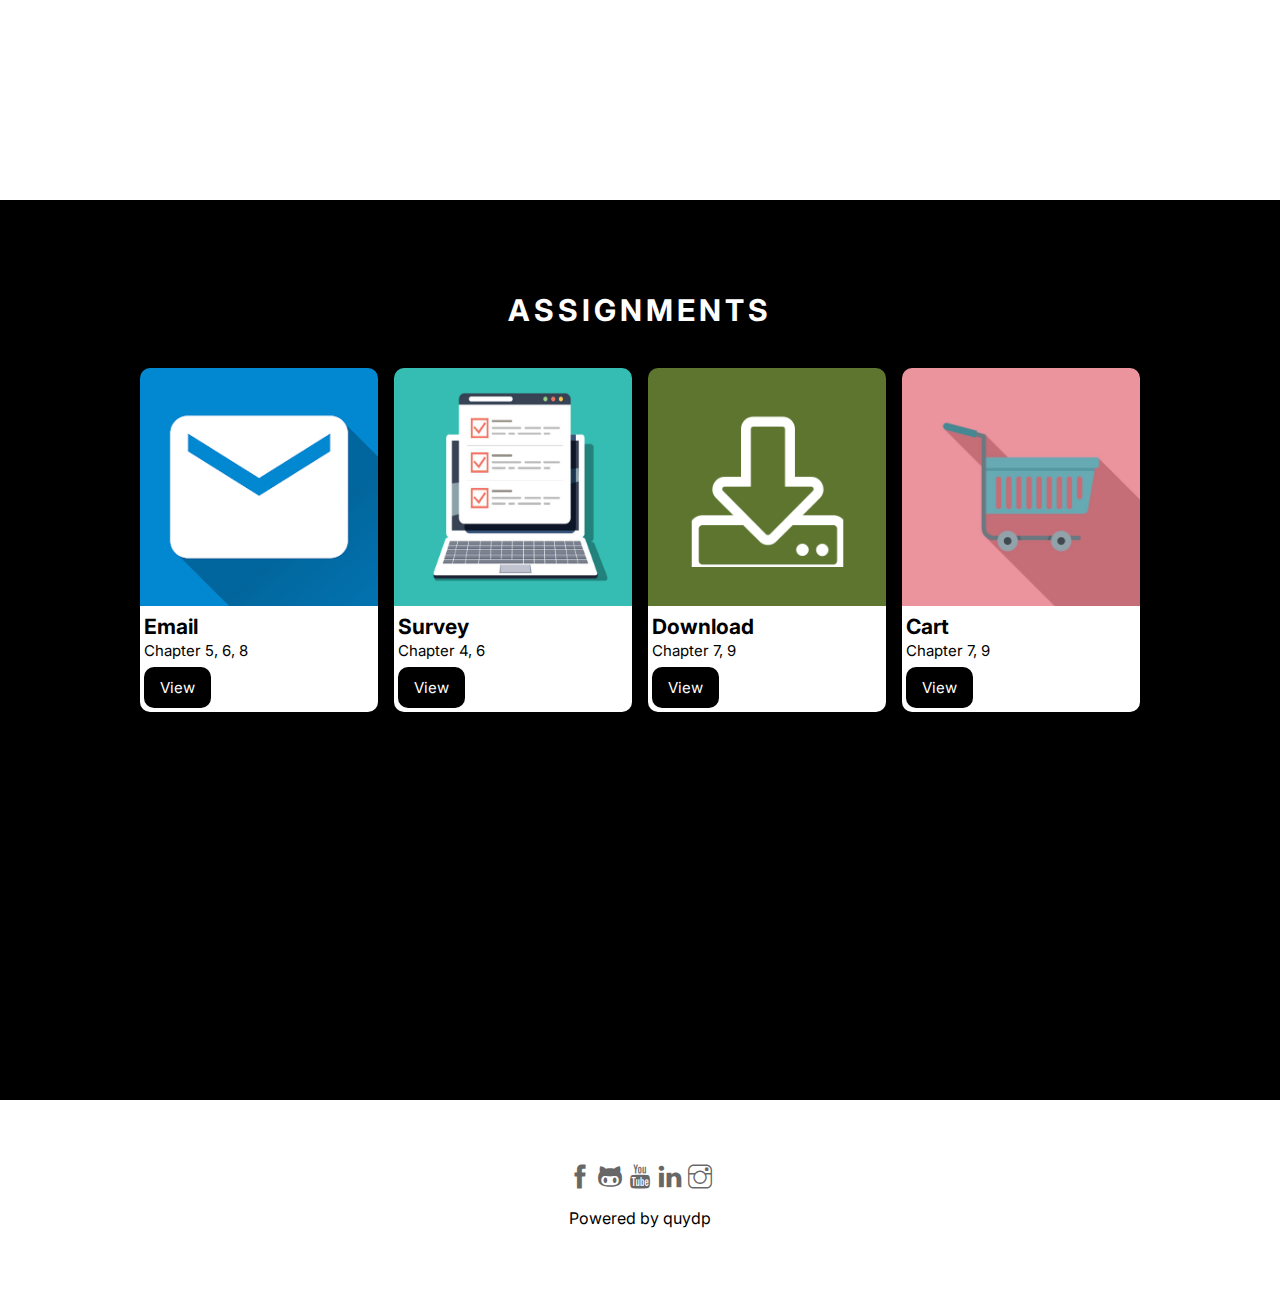
==== commit d6ec7869: "add typing effect" ====
--- a/index.html
+++ b/index.html
@@ -1,131 +1,136 @@
 <!DOCTYPE html>
-<!--
-Click nbfs://nbhost/SystemFileSystem/Templates/Licenses/license-default.txt to change this license
-Click nbfs://nbhost/SystemFileSystem/Templates/JSP_Servlet/Html.html to edit this template
--->
 <html>
-    <head>
-        <title>Quy's Assignment Web</title>
-        <meta charset="UTF-8">
-        <meta name="viewport" content="width=device-width, initial-scale=1.0">
-        <link rel="stylesheet" type="text/css" href="./styles/main.css">
-        <link rel="stylesheet" href="./fonts/themify-icons/themify-icons.css">
-    </head>
-    <body>
-        <div id="main">
-            <div id="header">
-                <!-- Begin: Nav -->
-                <ul id="nav">
-                    <li><a href="#">HOME</a></li>
-                    <li><a href="#about">ABOUT</a></li>
-                    <li><a href="#assignment">ASSIGNMENTS</a></li>
-                    <li><a href="#footer">CONTACT</a></li>
-                </ul>
-                <!-- End: Nav -->
+
+<head>
+    <title>Quy's Assignment Web</title>
+    <meta charset="UTF-8">
+    <meta name="viewport" content="width=device-width, initial-scale=1.0">
+    <link rel="stylesheet" type="text/css" href="./styles/main.css">
+    <link rel="stylesheet" href="./fonts/themify-icons/themify-icons.css">
+    <link rel="preconnect" href="https://fonts.googleapis.com">
+    <link rel="preconnect" href="https://fonts.gstatic.com" crossorigin>
+    <link href="https://fonts.googleapis.com/css2?family=Inter:wght@200;300;400;500;600;700;800;900&display=swap"
+        rel="stylesheet">
+    <script defer src="script.js"></script>
+</head>
+
+<body>
+    <div id="main">
+        <div id="header">
+            <!-- Begin: Nav -->
+            <ul id="nav">
+                <li><a href="#">HOME</a></li>
+                <li><a href="#about">ABOUT</a></li>
+                <li><a href="#assignment">ASSIGNMENTS</a></li>
+                <li><a href="#footer">CONTACT</a></li>
+            </ul>
+            <!-- End: Nav -->
 
 
-                <!-- Begin: Search -->
-                <div class="search-btn">
-                    <i class="search-icon ti-search"></i>
-                </div>
-                <!-- End: Search -->
+            <!-- Begin: Search -->
+            <div class="search-btn">
+                <i class="search-icon ti-search"></i>
+            </div>
+            <!-- End: Search -->
+
+        </div>
+        <!-- Slider section -->
+        <div id="slider">
+            <div class="text-content">
+                <h1 class="text-heading">WEB PROGRAMMING</h1>
+                <div class="text-desc">Lecturer: Ms. Mai Anh Tho</div>
+            </div>
+        </div>
+
+        <div id="content">
+            <!-- About section -->
+            <div id="about" class="content-section" style="width: 800px;">
+                <h2 class="section-heading">ABOUT ME</h2>
+                <p class="about-section">
+                    Hello there,
+                </p>
+                <p class="about-section">
+                    <br> My name is Dang Phu Quy, a third-year student
+                    majoring in Information Technology at Ho Chi Minh City University
+                    of Technology and Education. I am fueled by a deep passion for
+                    becoming a full-stack developer and working on various exciting
+                    projects in the tech industry.
+                </p>
+                <p class="about-section">
+                    <br> I'm delighted to introduce you to my website, which I've created
+                    as part of my web development course at my university. This website
+                    serves as a platform to showcase the exercises and projects I've
+                    worked on during my studies. I believe that practice and continuous
+                    learning are essential in the world of web development, and this
+                    site is my way of sharing my progress and accomplishments with the world.
+                </p>
 
             </div>
 
-            <div id="slider">
-                <div class="text-content">
-                    <h1 class="text-heading">WEB PROGRAMMING</h1>
-                    <div class="text-desc">GHHD: Cô Mai Anh Thơ</div>
+
+            <!-- Assignment section -->
+            <div id="assignment" class="assingment-section">
+                <div class="content-section">
+                    <h2 class="section-heading text-white">ASSIGNMENTS</h2>
+
+                    <!--  Assignment list-->
+                    <div class="assingment-list">
+                        <div class="assignment-item">
+                            <img src="images/email-img.png" alt="" class="assignment-img">
+                            <div class="assignment-body">
+                                <h3 class="assignment-heading">Email</h3>
+                                <p class="assignment-desc">Chapter 5, 6, 8</p>
+                                <a href="https://emaillistweb.onrender.com/emailListWeb" class="view-bnt">View</a>
+                            </div>
+                        </div>
+
+                        <div class="assignment-item">
+                            <img src="images/survey-img3.jpg" alt="" class="assignment-img">
+                            <div class="assignment-body">
+                                <h3 class="assignment-heading">Survey</h3>
+                                <p class="assignment-desc">Chapter 4, 6</p>
+                                <a href="https://surveyweb-ob2e.onrender.com/surveyWeb" class="view-bnt">View</a>
+                            </div>
+                        </div>
+
+                        <div class="assignment-item">
+                            <img src="images/download-img.png" alt="" class="assignment-img">
+                            <div class="assignment-body">
+                                <h3 class="assignment-heading">Download</h3>
+                                <p class="assignment-desc">Chapter 7, 9</p>
+                                <a href="https://downloadweb.onrender.com/downloadWeb" class="view-bnt">View</a>
+                            </div>
+                        </div>
+
+                        <div class="assignment-item">
+                            <img src="images/cart-img.jpg" alt="" class="assignment-img">
+                            <div class="assignment-body">
+                                <h3 class="assignment-heading">Cart</h3>
+                                <p class="assignment-desc">Chapter 7, 9</p>
+                                <a href="https://cartweb.onrender.com/cartWeb" class="view-bnt">View</a>
+                            </div>
+                        </div>
+
+                        <div class="clear"></div>
+                    </div>
                 </div>
             </div>
 
-            
-            <div id="content">
-                <!-- About section -->
-                <div id="about" class="content-section" style="width: 800px;">
-                    <h2 class="section-heading">ABOUT ME</h2>
-                    <p class="about-section">
-                        Hello there,
-                    </p>
-                    <p class="about-section">
-                        <br> My name is Dang Phu Quy, a third-year student 
-                        majoring in Information Technology at Ho Chi Minh City University 
-                        of Technology and Education. I am fueled by a deep passion for 
-                        becoming a full-stack developer and working on various exciting 
-                        projects in the tech industry.
-                    </p>
-                    <p class="about-section">
-                        <br> I'm delighted to introduce you to my website, which I've created 
-                        as part of my web development course at my university. This website 
-                        serves as a platform to showcase the exercises and projects I've 
-                        worked on during my studies. I believe that practice and continuous 
-                        learning are essential in the world of web development, and this 
-                        site is my way of sharing my progress and accomplishments with the world.
-                    </p>
-                    
-                </div>
-                
-                <!-- Assignment section -->
-                <div id="assignment" class="assingment-section">
-                    <div class="content-section">
-                        <h2 class="section-heading text-white">ASSIGNMENTS</h2>
-                        
-                        <!--  Assignment list-->
-                        <div class="assingment-list">
-                            <div class="assignment-item">
-                                <img src="images/email-img.png" alt="" class="assignment-img">
-                                <div class="assignment-body">
-                                    <h3 class="assignment-heading">Email</h3>
-                                    <p class="assignment-desc">Chapter 5, 6, 8</p>
-                                    <a href="https://emaillistweb.onrender.com/emailListWeb" class="view-bnt">View</a>
-                                </div>
-                            </div>
-                        
-                            <div class="assignment-item">
-                                <img src="images/survey-img3.jpg" alt="" class="assignment-img">
-                                <div class="assignment-body">
-                                    <h3 class="assignment-heading">Survey</h3>
-                                    <p class="assignment-desc">Chapter 4, 6</p>
-                                    <a href="https://chap04-survey-web-ug20.onrender.com/w5_survey" class="view-bnt" target="_blank">View</a>
-                                </div>
-                            </div>
-                        
-                            <div class="assignment-item">
-                                <img src="images/download-img.png" alt="" class="assignment-img">
-                                <div class="assignment-body">
-                                    <h3 class="assignment-heading">Download</h3>
-                                    <p class="assignment-desc">Chapter 7, 9</p>
-                                    <a href="#" class="view-bnt">View</a>
-                                </div>
-                            </div>
-                        
-                             <div class="assignment-item">
-                                <img src="images/cart-img.jpg" alt="" class="assignment-img">
-                                <div class="assignment-body">
-                                    <h3 class="assignment-heading">Cart</h3>
-                                    <p class="assignment-desc">Chapter 7, 9</p>
-                                    <a href="#" class="view-bnt">View</a>
-                                </div>
-                            </div>
-                        
-                            <div class="clear"></div>
-                        </div>
-                    </div>
-                </div> 
-                </div>
+        </div>
+    </div>
 
-            </div>
-            <div id="footer">
-                <div class="social-list">
-                    <a href="https://www.facebook.com/phuquy1400" target="_blank"><i class="ti-facebook"></i></a>
-                    <a href="https://github.com/phuquy-28" target="_blank"><i class="ti-github"></i></a>
-                    <a href="https://www.youtube.com/" class="_blank"><i class="ti-youtube"></i></a>
-                    <a href="https://www.linkedin.com/in/phu-quy-dang-920172296/" target="_blank"><i class="ti-linkedin"></i></a>
-                    <a href="https://www.instagram.com/phuquy.28" target="_blank"><i class="ti-instagram"></i></a>
-                </div>
-                <p class="copy-right">Powered by quydp</p>
-            </div>
+    <!-- Footer section -->
+    <div id="footer">
+        <div class="social-list">
+            <a href="https://www.facebook.com/phuquy1400" target="_blank"><i class="ti-facebook"></i></a>
+            <a href="https://github.com/phuquy-28" target="_blank"><i class="ti-github"></i></a>
+            <a href="https://www.youtube.com/" class="_blank"><i class="ti-youtube"></i></a>
+            <a href="https://www.linkedin.com/in/phu-quy-dang-920172296/" target="_blank"><i
+                    class="ti-linkedin"></i></a>
+            <a href="https://www.instagram.com/phuquy.28" target="_blank"><i class="ti-instagram"></i></a>
         </div>
-        
-    </body>
-</html>
+        <p class="copy-right">Powered by quydp</p>
+    </div>
+</body>
+
+</html>--- a/styles/main.css
+++ b/styles/main.css
@@ -5,20 +5,20 @@
     box-sizing: border-box;
 }
 
-.text-white{
+.text-white {
     color: #fff !important;
 }
 
-html{
-    font-family: Arial, Helvetica, sans-serif;
+html {
+    font-family: 'Inter', sans-serif;
     scroll-behavior: smooth;
 }
 
-#main{
-
-}
-
-#header{
+#main {
+
+}
+
+#header {
     width: 100%;
     height: 46px;
     background-color: #000;
@@ -29,56 +29,59 @@
     z-index: 1;
 }
 
-#nav{
-    display: inline-block;
-}
-
-#nav li{
-    display: inline-block;
-}
-
-#nav li a{
+#nav {
+    display: inline-block;
+}
+
+#nav li {
+    display: inline-block;
+}
+
+#nav li a {
     color: #fff;
     text-decoration: none;
     line-height: 46px;
     padding: 0 24px;
     display: inline-block;
-}
-
-#nav li:hover a{
-    color:#000;
+    transition: all .2s;
+}
+
+#nav li:hover a {
+    color: #000;
     background-color: #fff;
-}
-
-#header .search-btn{
+    border-radius: 5px;
+}
+
+#header .search-btn {
     float: right;
     padding: 0 21px;
     cursor: pointer;
 }
 
-#header .search-btn:hover{
+#header .search-btn:hover {
     color: #fff;
     background-color: #f44366;
 }
 
-#header .search-icon{
+#header .search-icon {
     color: #fff;
     font-size: 20px;
     line-height: 46px;
 }
 
-#slider{
-    margin-top: 46px;
-    padding-top: 47%;
+#slider {
+    height: 100vh;
+    /* margin-top: 46px; */
+    /* padding-top: 47%; */
     background-image: url("/images/background.jpg");
     background-position: center center;
-    background-repeat: no-repeat; 
+    background-repeat: no-repeat;
     background-size: cover;
     /*background: url('slider1.jpg') center center / cover no-repeat;*/
     position: relative;
 }
 
-#slider .text-content{
+#slider .text-content {
     position: absolute;
     bottom: 20%;
     color: #fff;
@@ -87,7 +90,7 @@
     text-align: center;
 }
 
-#slider .text-heading{
+#slider .text-heading {
     /* font-weight: 500; */
     font-size: 30px;
     letter-spacing: 4px;
@@ -98,32 +101,49 @@
     color: #fff;
     padding: 0.3em 0.63em;
     border: 2px solid #fffa;
-}
-
-#slider .text-desc{
+
+    width: 100%;
+    white-space: nowrap;
+    overflow: hidden;
+    /* animation: typing 4s, cursor .4s step-end infinite alternate; */
+}
+
+/* typing effect */
+@keyframes typing {
+    0% {
+        width: 0;
+    }
+
+    100% {
+        width: 100%;
+    }
+}
+
+#slider .text-desc {
     font-size: 18px;
     margin-top: 25px;
 }
 
-#content{
-
-}
-
-#content .content-section{
+#content {
+    
+}
+
+#content .content-section {
     width: 1000px;
-    padding: 64px 0;
+    height: 100vh;
+    padding: 92px 0;
     margin-left: auto;
     margin-right: auto;
 }
 
-#content .section-heading{
+#content .section-heading {
     text-align: center;
     font-size: 30px;
     letter-spacing: 4px;
     margin-bottom: 25px;
 }
 
-#content .about-section{
+#content .about-section {
     line-height: 1.4;
     letter-spacing: 2px;
     font-size: 20px;
@@ -132,44 +152,51 @@
 }
 
 /*Assignment section*/
-.assingment-section{
+.assingment-section {
     background-color: #000;
 }
 
 /* Assignment */
-.assingment-list{
+.assingment-list {
     margin: 32px -8px 48px;
 }
-.assignment-item{
+
+.assignment-item {
     float: left;
     width: 25%;
     padding: 8px 8px;
 }
-.assignment-img{
+
+.assignment-img {
     width: 100%;
     height: 238px;
     display: block;
     border-top-left-radius: 10px;
     border-top-right-radius: 10px;
 }
-.assignment-img:hover{
+
+.assignment-img:hover {
     opacity: 0.8;
 }
-.assignment-body{
+
+.assignment-body {
     background-color: #fff;
     padding: 4px;
     font-size: 15px;
     border-bottom-left-radius: 10px;
     border-bottom-right-radius: 10px;
 }
-.assignment-heading{
+
+.assignment-heading {
     font-size: 21px;
     margin-top: 4px;
 }
-.assignment-desc{
+
+.assignment-desc {
     line-height: 1.6;
 }
-.view-bnt{
+
+.view-bnt {
     color: #fff;
     background-color: #000;
     text-decoration: none;
@@ -179,34 +206,35 @@
     margin-top: 4px;
     border-radius: 10px;
 }
-.view-bnt:hover{
+
+.view-bnt:hover {
     color: #000;
     background-color: #ccc;
 }
-.clear{
+
+.clear {
     clear: both;
 }
 
-#footer{
+#footer {
     padding: 64px 16px;
     text-align: center;
 
 }
 
-#footer .social-list{
+#footer .social-list {
     font-size: 24px;
 }
 
-#footer .social-list a{
+#footer .social-list a {
     color: rgba(0, 0, 0, 0.6);
     text-decoration: none;
 }
 
-#footer .social-list a:hover{
+#footer .social-list a:hover {
     color: rgba(0, 0, 0, 0.3);
 }
 
-#footer .copy-right{
+#footer .copy-right {
     margin-top: 15px;
-}
-
+}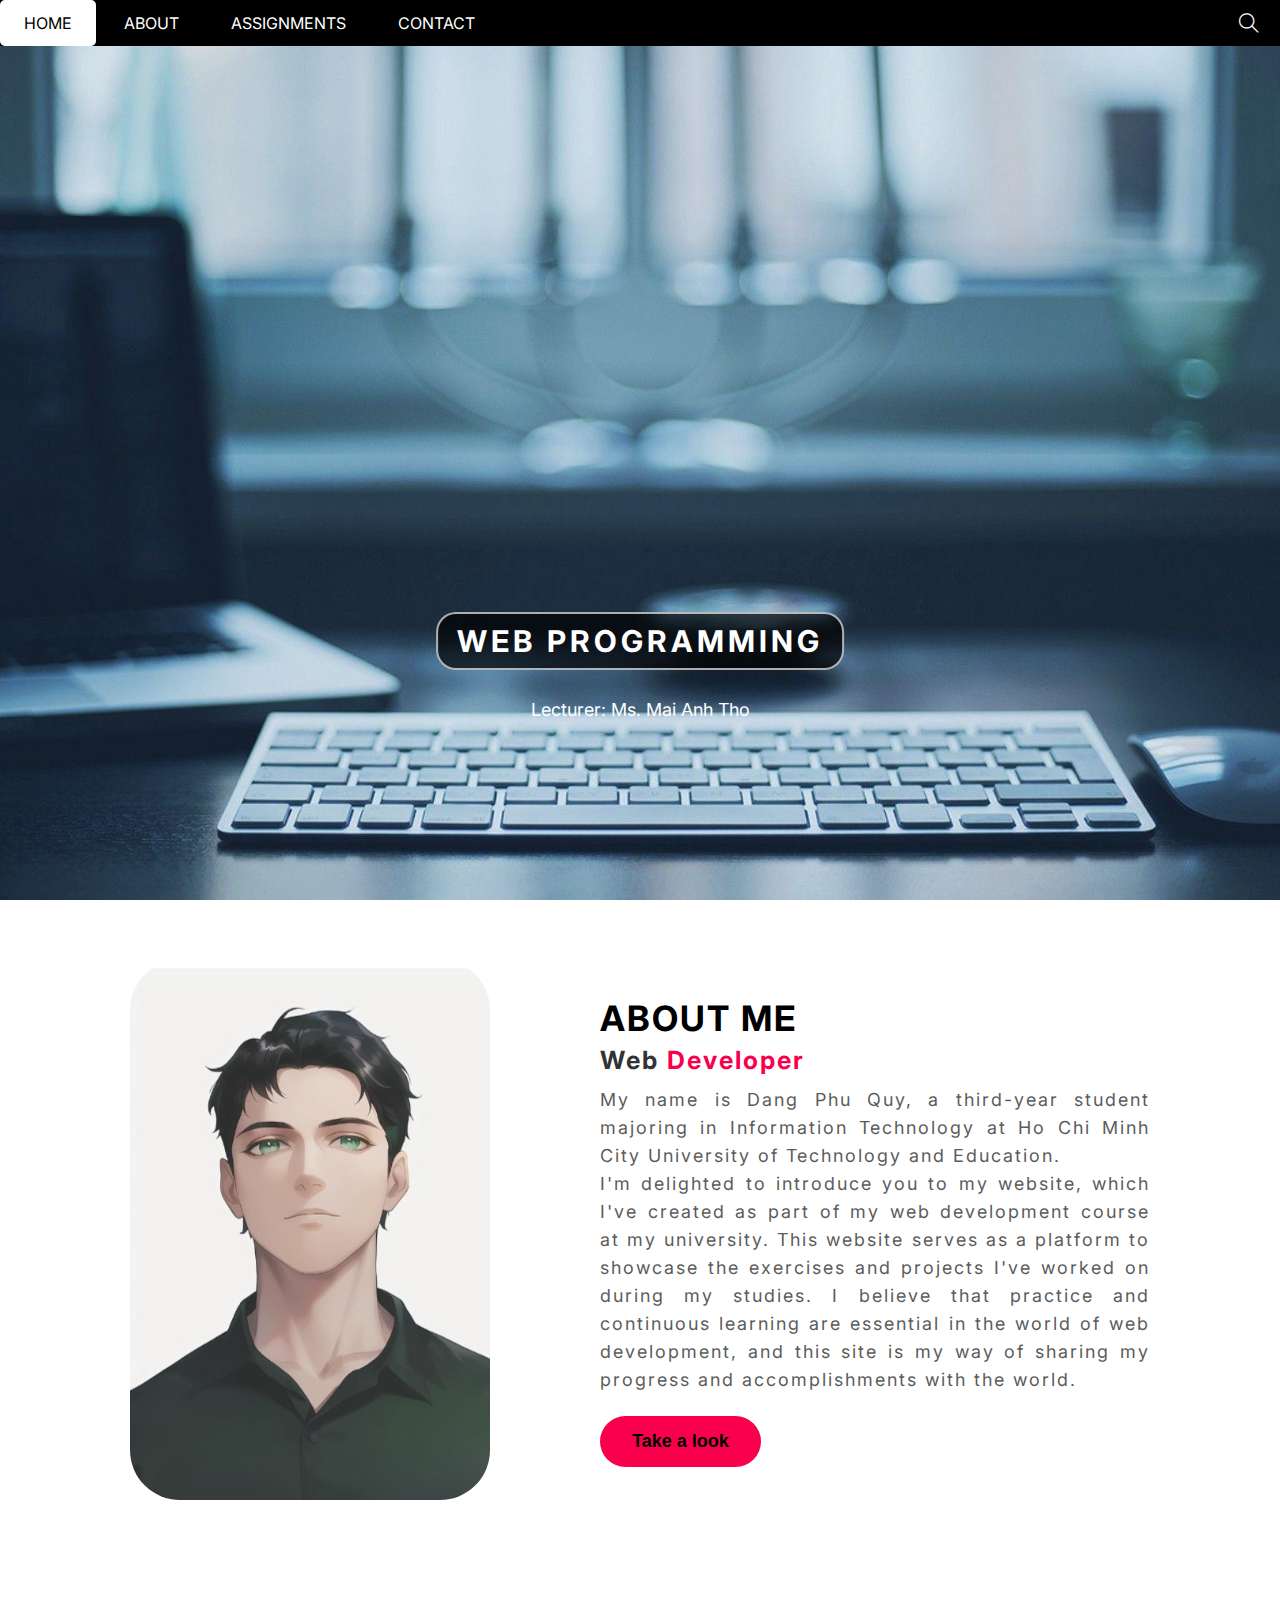
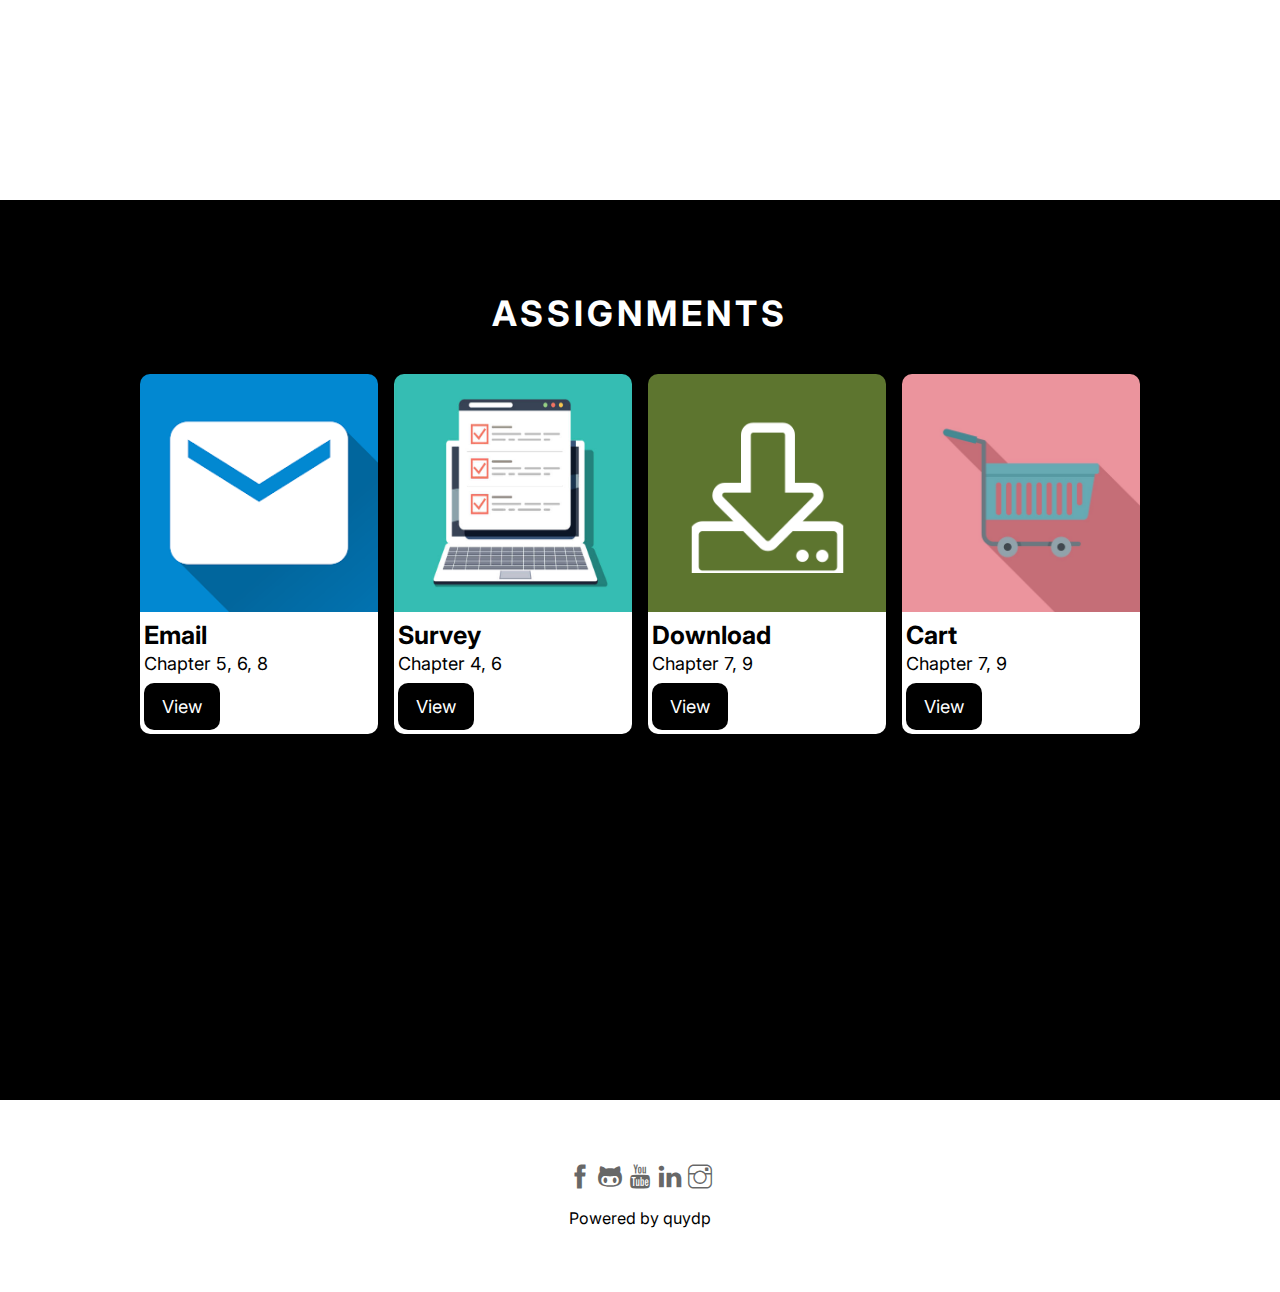
==== commit 6b46e124: "change about section" ====
--- a/index.html
+++ b/index.html
@@ -44,27 +44,27 @@
 
         <div id="content">
             <!-- About section -->
-            <div id="about" class="content-section" style="width: 800px;">
-                <h2 class="section-heading">ABOUT ME</h2>
-                <p class="about-section">
-                    Hello there,
-                </p>
-                <p class="about-section">
-                    <br> My name is Dang Phu Quy, a third-year student
-                    majoring in Information Technology at Ho Chi Minh City University
-                    of Technology and Education. I am fueled by a deep passion for
-                    becoming a full-stack developer and working on various exciting
-                    projects in the tech industry.
-                </p>
-                <p class="about-section">
-                    <br> I'm delighted to introduce you to my website, which I've created
-                    as part of my web development course at my university. This website
-                    serves as a platform to showcase the exercises and projects I've
-                    worked on during my studies. I believe that practice and continuous
-                    learning are essential in the world of web development, and this
-                    site is my way of sharing my progress and accomplishments with the world.
-                </p>
-
+            <div id="about">
+                <div class="about-section">
+                    <img src="images/alimeeeeeee.jpeg" alt="trai-alime">
+                    <div class="about-text">
+                        <h1>ABOUT ME</h1>
+                        <h5>Web <span>Developer</span></h5>
+                        <p>My name is Dang Phu Quy, a third-year student
+                            majoring in Information Technology at Ho Chi Minh City University
+                            of Technology and Education. <br>
+                            I'm delighted to introduce you to my website, which I've created
+                            as part of my web development course at my university. This website
+                            serves as a platform to showcase the exercises and projects I've
+                            worked on during my studies. I believe that practice and continuous
+                            learning are essential in the world of web development, and this
+                            site is my way of sharing my progress and accomplishments with the world.<br>
+                        </p>
+                        <a href="#assignment">
+                            <button type="button">Take a look</button>
+                        </a>
+                    </div>
+                </div>
             </div>
 
 
@@ -117,20 +117,19 @@
             </div>
 
         </div>
-    </div>
 
-    <!-- Footer section -->
-    <div id="footer">
-        <div class="social-list">
-            <a href="https://www.facebook.com/phuquy1400" target="_blank"><i class="ti-facebook"></i></a>
-            <a href="https://github.com/phuquy-28" target="_blank"><i class="ti-github"></i></a>
-            <a href="https://www.youtube.com/" class="_blank"><i class="ti-youtube"></i></a>
-            <a href="https://www.linkedin.com/in/phu-quy-dang-920172296/" target="_blank"><i
-                    class="ti-linkedin"></i></a>
-            <a href="https://www.instagram.com/phuquy.28" target="_blank"><i class="ti-instagram"></i></a>
+        <!-- Footer section -->
+        <div id="footer">
+            <div class="social-list">
+                <a href="https://www.facebook.com/phuquy1400" target="_blank"><i class="ti-facebook"></i></a>
+                <a href="https://github.com/phuquy-28" target="_blank"><i class="ti-github"></i></a>
+                <a href="https://www.youtube.com/" class="_blank"><i class="ti-youtube"></i></a>
+                <a href="https://www.linkedin.com/in/phu-quy-dang-920172296/" target="_blank"><i
+                        class="ti-linkedin"></i></a>
+                <a href="https://www.instagram.com/phuquy.28" target="_blank"><i class="ti-instagram"></i></a>
+            </div>
+            <p class="copy-right">Powered by quydp</p>
         </div>
-        <p class="copy-right">Powered by quydp</p>
-    </div>
 </body>
 
 </html>--- a/styles/main.css
+++ b/styles/main.css
@@ -71,13 +71,10 @@
 
 #slider {
     height: 100vh;
-    /* margin-top: 46px; */
-    /* padding-top: 47%; */
     background-image: url("/images/background.jpg");
     background-position: center center;
     background-repeat: no-repeat;
     background-size: cover;
-    /*background: url('slider1.jpg') center center / cover no-repeat;*/
     position: relative;
 }
 
@@ -91,7 +88,6 @@
 }
 
 #slider .text-heading {
-    /* font-weight: 500; */
     font-size: 30px;
     letter-spacing: 4px;
     font-weight: bold;
@@ -126,6 +122,87 @@
 
 #content {
     
+}
+
+
+
+#about{
+    width: 100vw;
+    height: 100vh;
+    padding: 60px 0;
+}
+
+#about .about-section{
+    width: 1130px;
+    max-width: 95%;
+    margin: 0 auto;
+    display: flex;
+    align-items: center;
+    justify-content: space-around;
+}
+
+#about img{
+    width: 360px;
+    height: auto;
+    border-radius: 50px;
+    opacity: .9;
+}
+
+#about .about-text{
+    max-width: 550px;
+    line-height: 1.4;
+    letter-spacing: 2px;
+    text-align: justify;
+}
+
+#about .about-text h1{
+    color: #000;
+    font-size: 35px;
+    text-transform: capitalize;
+}
+
+#about .about-text h5{
+    color: #333;
+    font-size: 25px;
+    text-transform: capitalize;
+    margin-bottom: 8px;
+    letter-spacing: 2px;
+}
+
+span{
+    color: #f9004d;
+}
+
+#about .about-text p{
+    color: #333;
+    letter-spacing: 1.4;
+    line-height: 28px;
+    font-size: 18px;
+    margin-bottom: 22px;
+    opacity: .8;
+}
+
+.about-text button{
+    background-color: #f9004d;
+    color: whilte;
+    text-decoration: none;
+    font-size: 18px;
+    border: 2px solid transparent;
+    font-weight: bold;
+    padding: 13px 30px;
+    border-radius: 30px;
+    transition: .4s;
+}
+
+.about-text button:hover{
+    background: transparent;
+    border: 2px solid #f9004d;
+    cursor: pointer;
+}
+
+/*Assignment section*/
+.assingment-section {
+    background-color: #000;
 }
 
 #content .content-section {
@@ -138,25 +215,11 @@
 
 #content .section-heading {
     text-align: center;
-    font-size: 30px;
+    font-size: 35px;
     letter-spacing: 4px;
     margin-bottom: 25px;
 }
 
-#content .about-section {
-    line-height: 1.4;
-    letter-spacing: 2px;
-    font-size: 20px;
-    opacity: 0.8;
-    text-align: justify;
-}
-
-/*Assignment section*/
-.assingment-section {
-    background-color: #000;
-}
-
-/* Assignment */
 .assingment-list {
     margin: 32px -8px 48px;
 }
@@ -182,13 +245,13 @@
 .assignment-body {
     background-color: #fff;
     padding: 4px;
-    font-size: 15px;
+    font-size: 18px;
     border-bottom-left-radius: 10px;
     border-bottom-right-radius: 10px;
 }
 
 .assignment-heading {
-    font-size: 21px;
+    font-size: 25px;
     margin-top: 4px;
 }
 
@@ -204,18 +267,24 @@
     display: inline-block;
     cursor: pointer;
     margin-top: 4px;
+    border: 2px solid transparent;
     border-radius: 10px;
+    transition: .4s;
 }
 
 .view-bnt:hover {
+    font-weight: bold;
+    background: transparent;
+    border: 2px solid #000;
+    cursor: pointer;
     color: #000;
-    background-color: #ccc;
 }
 
 .clear {
     clear: both;
 }
 
+/* Footer section */
 #footer {
     padding: 64px 16px;
     text-align: center;
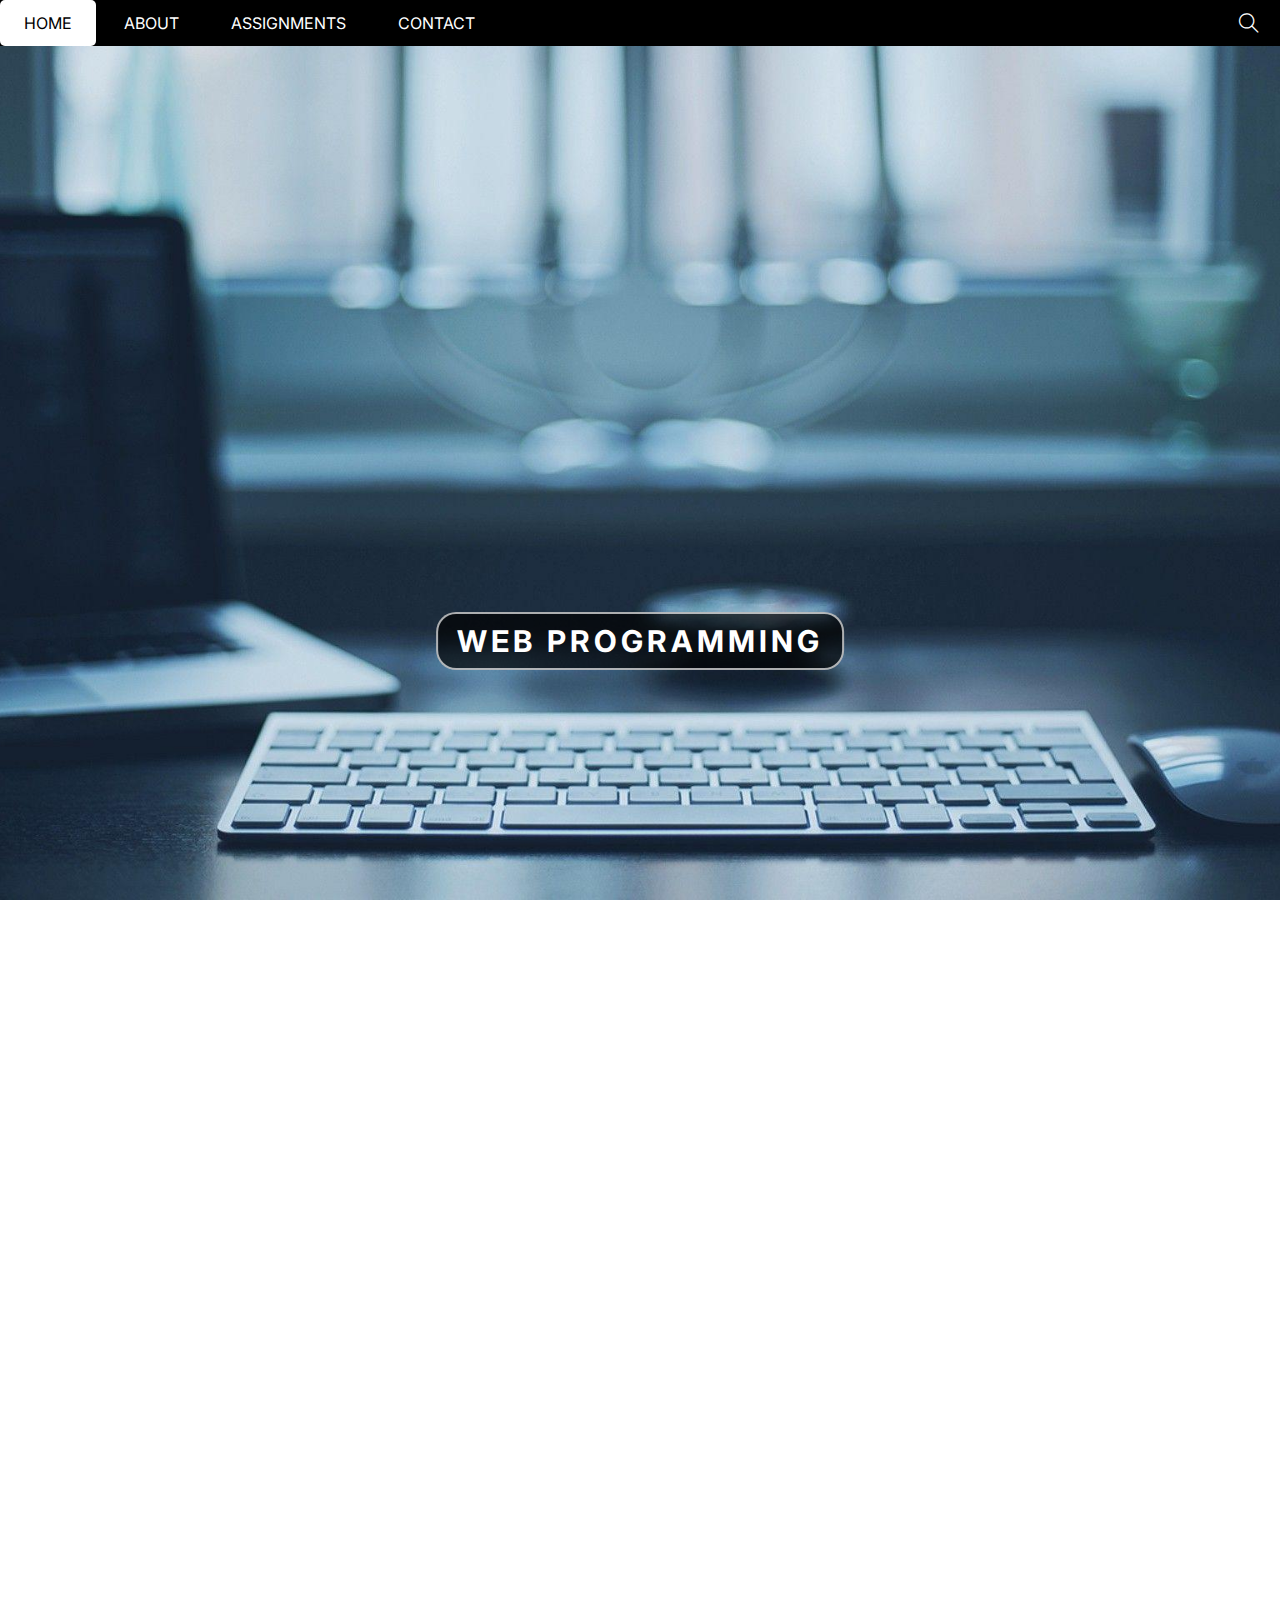
==== commit 93d5a69b: "add animation" ====
--- a/index.html
+++ b/index.html
@@ -38,7 +38,7 @@
         <div id="slider">
             <div class="text-content">
                 <h1 class="text-heading">WEB PROGRAMMING</h1>
-                <div class="text-desc">Lecturer: Ms. Mai Anh Tho</div>
+                <div class="text-desc show-on-scroll zoom">Lecturer: Ms. Mai Anh Tho</div>
             </div>
         </div>
 
@@ -46,8 +46,10 @@
             <!-- About section -->
             <div id="about">
                 <div class="about-section">
-                    <img src="images/alimeeeeeee.jpeg" alt="trai-alime">
-                    <div class="about-text">
+                    <div class="img-container">
+                        <img src="images/alimeeeeeee.jpeg" alt="trai-alime" class="show-on-scroll left-to-right">
+                    </div>
+                    <div class="about-text show-on-scroll zoom">
                         <h1>ABOUT ME</h1>
                         <h5>Web <span>Developer</span></h5>
                         <p>My name is Dang Phu Quy, a third-year student
@@ -71,10 +73,10 @@
             <!-- Assignment section -->
             <div id="assignment" class="assingment-section">
                 <div class="content-section">
-                    <h2 class="section-heading text-white">ASSIGNMENTS</h2>
+                    <h2 class="section-heading text-white show-on-scroll zoom">ASSIGNMENTS</h2>
 
                     <!--  Assignment list-->
-                    <div class="assingment-list">
+                    <div class="assingment-list show-on-scroll left-to-right">
                         <div class="assignment-item">
                             <img src="images/email-img.png" alt="" class="assignment-img">
                             <div class="assignment-body">
--- a/styles/main.css
+++ b/styles/main.css
@@ -14,9 +14,7 @@
     scroll-behavior: smooth;
 }
 
-#main {
-
-}
+#main {}
 
 #header {
     width: 100%;
@@ -56,11 +54,13 @@
     float: right;
     padding: 0 21px;
     cursor: pointer;
+    border-radius: 10px;
 }
 
 #header .search-btn:hover {
     color: #fff;
     background-color: #f44366;
+    transition: .4s;
 }
 
 #header .search-icon {
@@ -71,6 +71,7 @@
 
 #slider {
     height: 100vh;
+    width: 100%;
     background-image: url("/images/background.jpg");
     background-position: center center;
     background-repeat: no-repeat;
@@ -120,48 +121,59 @@
     margin-top: 25px;
 }
 
-#content {
-    
-}
-
-
-
-#about{
-    width: 100vw;
+#content {}
+
+
+
+#about {
+    width: 100%;
     height: 100vh;
-    padding: 60px 0;
-}
-
-#about .about-section{
+}
+
+#about .about-section {
     width: 1130px;
     max-width: 95%;
     margin: 0 auto;
+    padding-top: 115px;
     display: flex;
     align-items: center;
     justify-content: space-around;
 }
 
-#about img{
+#about .img-container {
     width: 360px;
     height: auto;
-    border-radius: 50px;
-    opacity: .9;
-}
-
-#about .about-text{
+    border-radius: 20px;
+    overflow: hidden;
+    cursor: pointer;
+}
+
+#about img {
+    width: 100%;
+    height: 100%;
+    filter: grayscale(.4);
+    transition: .3s;
+}
+
+#about img:hover {
+    filter: grayscale(0);
+    transform: scale(1.2) rotate(2deg);
+}
+
+#about .about-text {
     max-width: 550px;
     line-height: 1.4;
     letter-spacing: 2px;
     text-align: justify;
 }
 
-#about .about-text h1{
+#about .about-text h1 {
     color: #000;
     font-size: 35px;
     text-transform: capitalize;
 }
 
-#about .about-text h5{
+#about .about-text h5 {
     color: #333;
     font-size: 25px;
     text-transform: capitalize;
@@ -169,11 +181,11 @@
     letter-spacing: 2px;
 }
 
-span{
+span {
     color: #f9004d;
 }
 
-#about .about-text p{
+#about .about-text p {
     color: #333;
     letter-spacing: 1.4;
     line-height: 28px;
@@ -182,7 +194,7 @@
     opacity: .8;
 }
 
-.about-text button{
+.about-text button {
     background-color: #f9004d;
     color: whilte;
     text-decoration: none;
@@ -194,7 +206,7 @@
     transition: .4s;
 }
 
-.about-text button:hover{
+.about-text button:hover {
     background: transparent;
     border: 2px solid #f9004d;
     cursor: pointer;
@@ -208,7 +220,7 @@
 #content .content-section {
     width: 1000px;
     height: 100vh;
-    padding: 92px 0;
+    padding: 115px 0;
     margin-left: auto;
     margin-right: auto;
 }
@@ -228,18 +240,22 @@
     float: left;
     width: 25%;
     padding: 8px 8px;
+    overflow: hidden;
+    border-radius: 10px;
 }
 
 .assignment-img {
     width: 100%;
     height: 238px;
     display: block;
+    transition: .3s;
     border-top-left-radius: 10px;
     border-top-right-radius: 10px;
 }
 
 .assignment-img:hover {
-    opacity: 0.8;
+    /* opacity: 0.8; */
+    transform: scale(1.05);
 }
 
 .assignment-body {
@@ -273,11 +289,11 @@
 }
 
 .view-bnt:hover {
-    font-weight: bold;
     background: transparent;
     border: 2px solid #000;
     cursor: pointer;
     color: #000;
+    transform: scale(1.05);
 }
 
 .clear {
@@ -288,7 +304,7 @@
 #footer {
     padding: 64px 16px;
     text-align: center;
-
+    width: 100%;
 }
 
 #footer .social-list {
@@ -306,4 +322,31 @@
 
 #footer .copy-right {
     margin-top: 15px;
+}
+
+.left-to-right {
+    transform: translateX(-200%);
+    transition: 2s;
+}
+
+.left-to-right.start {
+    transform: translateX(0);
+}
+
+/* .right-to-left {
+    transform: translateX(100vw);
+    transition: 1.4s;
+}
+
+.right-to-left.start {
+    transform: translateX(0);
+} */
+
+.zoom {
+    transform: scale(0);
+    transition: 1s;
+}
+
+.zoom.start {
+    transform: scale(1);
 }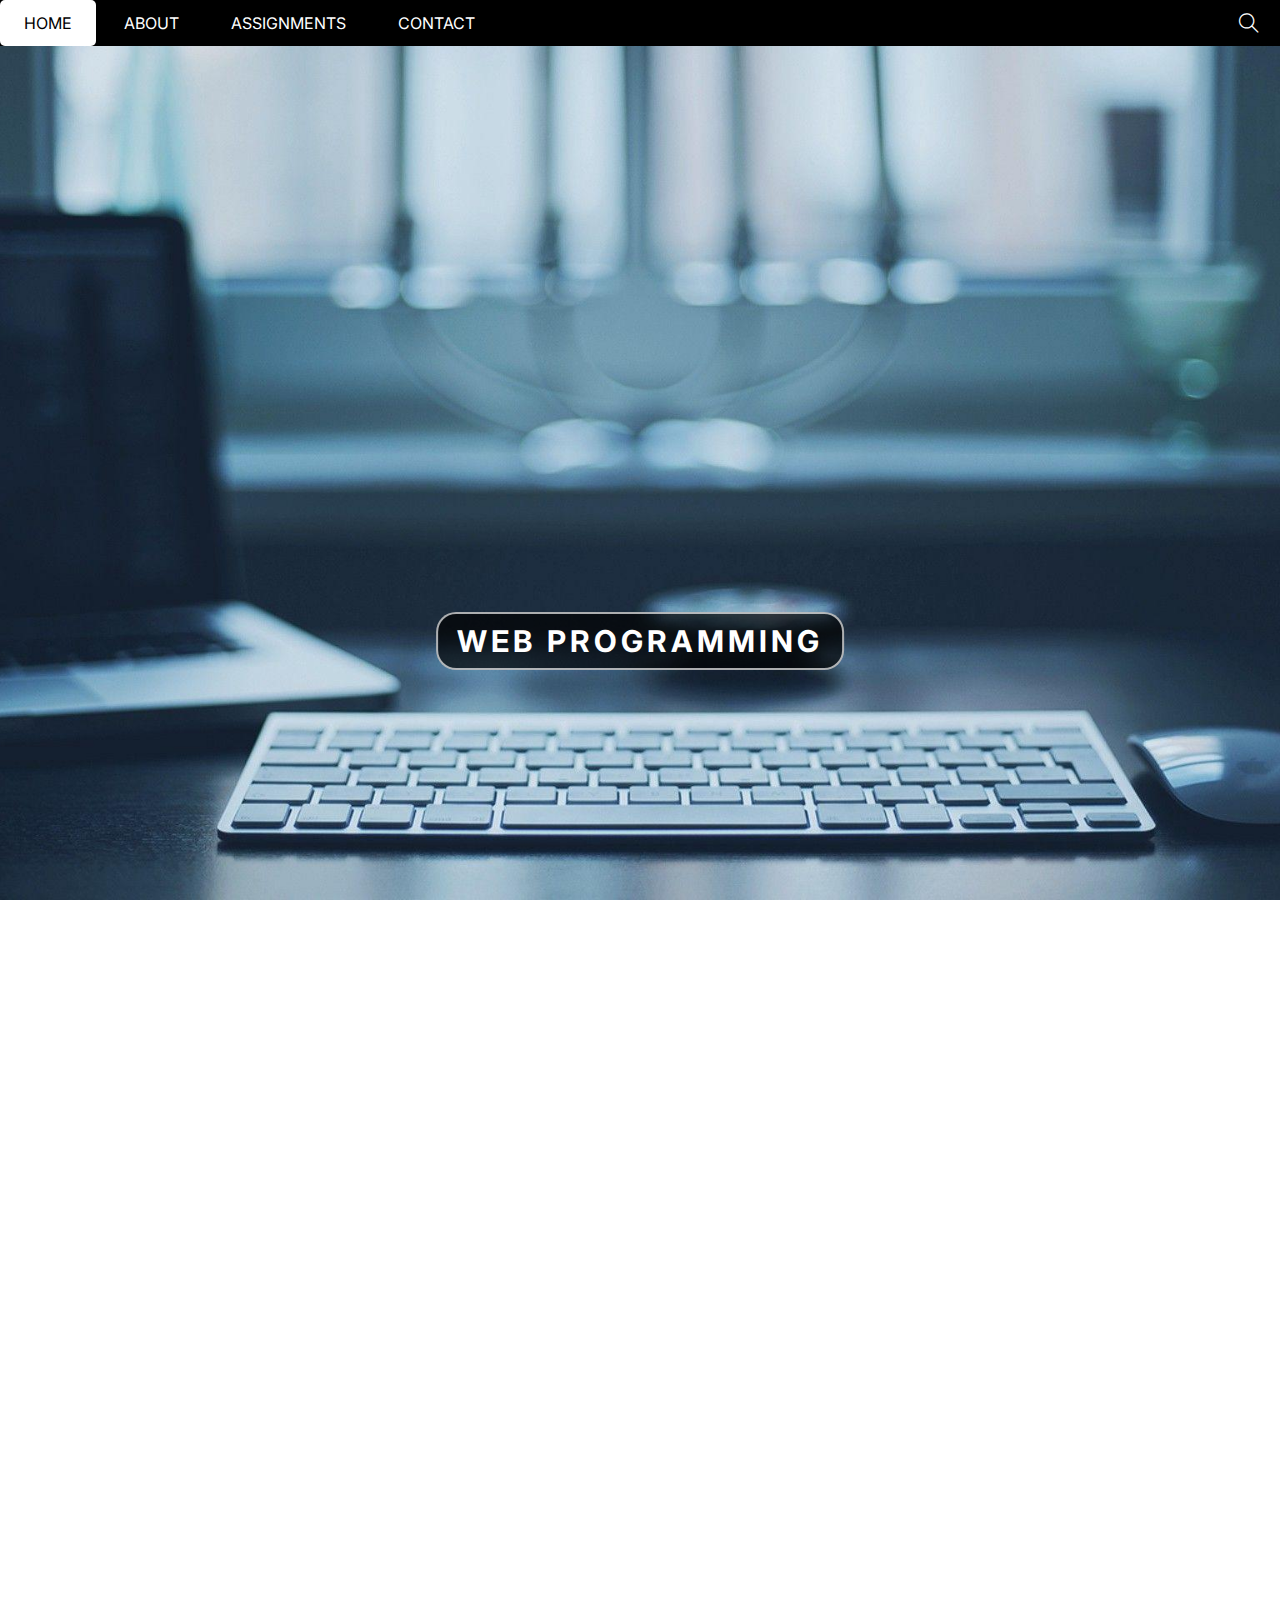
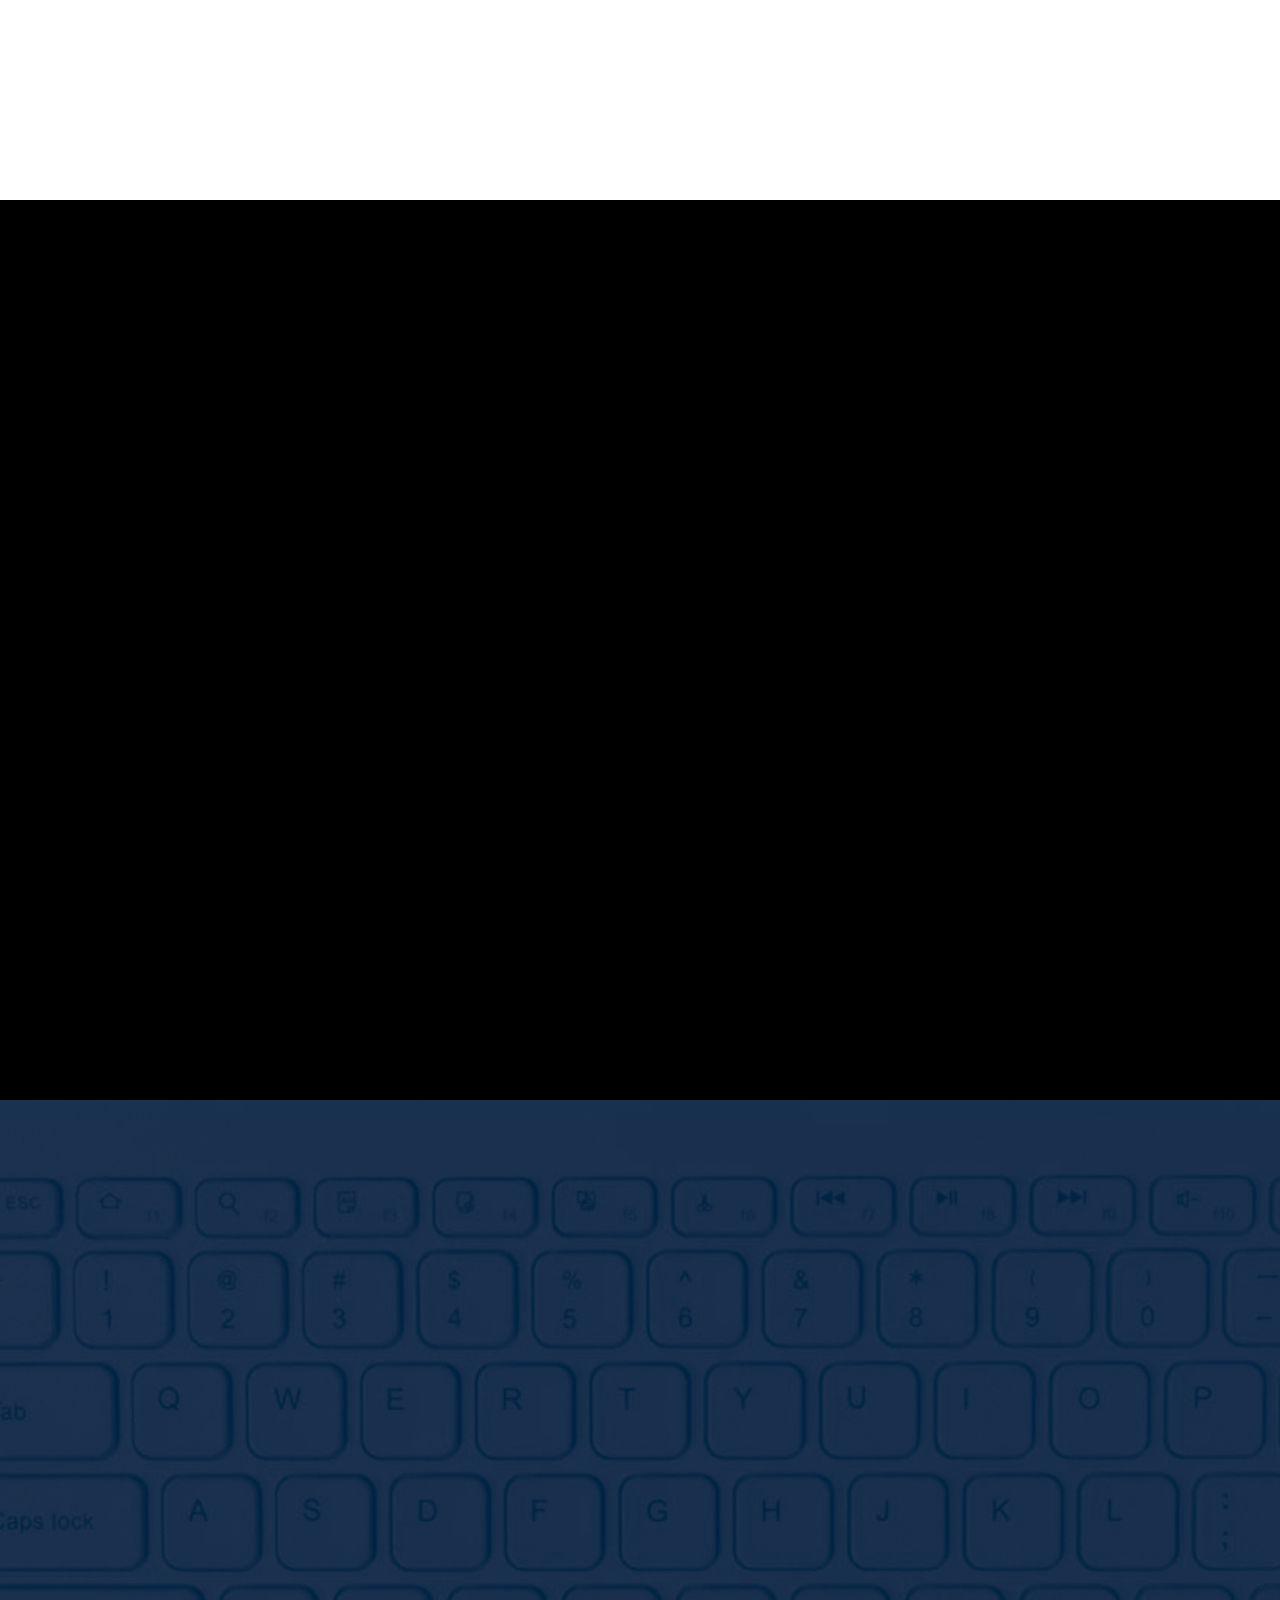
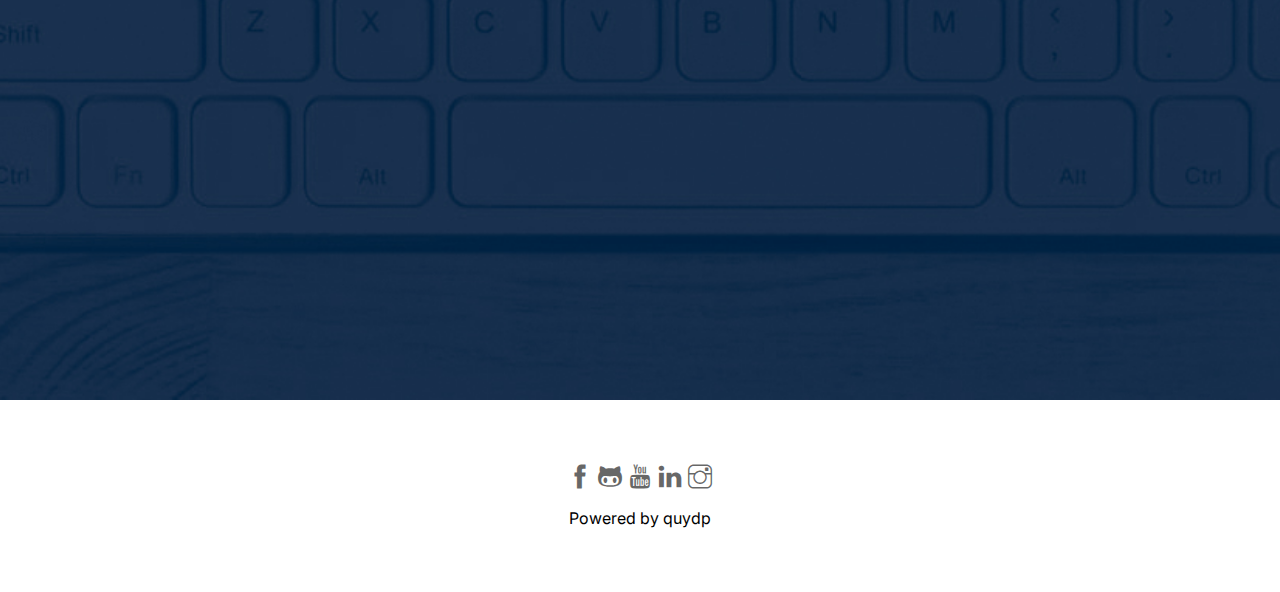
==== commit 17f3be7e: "them icon, them contact" ====
--- a/index.html
+++ b/index.html
@@ -6,6 +6,7 @@
     <meta charset="UTF-8">
     <meta name="viewport" content="width=device-width, initial-scale=1.0">
     <link rel="stylesheet" type="text/css" href="./styles/main.css">
+    <link rel="shortcut icon" type="image/x-icon" href="images/favicon.ico" />
     <link rel="stylesheet" href="./fonts/themify-icons/themify-icons.css">
     <link rel="preconnect" href="https://fonts.googleapis.com">
     <link rel="preconnect" href="https://fonts.gstatic.com" crossorigin>
@@ -22,7 +23,7 @@
                 <li><a href="#">HOME</a></li>
                 <li><a href="#about">ABOUT</a></li>
                 <li><a href="#assignment">ASSIGNMENTS</a></li>
-                <li><a href="#footer">CONTACT</a></li>
+                <li><a href="#contact">CONTACT</a></li>
             </ul>
             <!-- End: Nav -->
 
@@ -117,7 +118,20 @@
                     </div>
                 </div>
             </div>
-
+            <div id="contact">
+                <div class="contact-section">
+                    <form class="show-on-scroll zoom">
+                        <h1>Contact Us</h1>
+                        <input type="text" id='firstName' placeholder="First Name" required>
+                        <input type="text" id='lastName' placeholder="Last Name" required>
+                        <input type="email" id='email' placeholder="Email" required>
+                        <input type="text" id='mobile' placeholder="Mobile" required>
+                        <h4>Type Your Message Here ...</h4>
+                        <textarea required></textarea>
+                        <input type="submit" value="Send" id="button">
+                    </form>
+                </div>
+            </div>
         </div>
 
         <!-- Footer section -->
--- a/styles/main.css
+++ b/styles/main.css
@@ -134,7 +134,7 @@
     width: 1130px;
     max-width: 95%;
     margin: 0 auto;
-    padding-top: 115px;
+    padding: 60px 0;
     display: flex;
     align-items: center;
     justify-content: space-around;
@@ -300,6 +300,111 @@
     clear: both;
 }
 
+/* Contact section */
+#contact{
+
+}
+
+.contact-section{
+    min-height: 100vh;
+    background-color: #333;
+    display: flex;
+    justify-content: center;
+    align-items: center;
+    background: url("/images/contact-bgr1.jpg") no-repeat center center/cover;
+}
+
+.contact-section form{
+    width: 670px;
+    height: 400px;
+    display: flex;
+    justify-content: center;
+    box-shadow: 20px 20px 50px rgba(0, 0, 0, 0.5);
+    border-radius: 15px;
+    background: rgba(255, 255, 255, 0.1);
+    backdrop-filter: blur(10px);
+    flex-wrap: wrap;
+
+}
+
+.contact-section form h1{
+    color: #fff;
+    font-weight: 500;
+    margin-top: 20px;
+    width: 500px;
+    text-align: center;
+}
+
+.contact-section form input{
+    width: 290px;
+    height: 40px;
+    padding-left: 10px;
+    outline: none;
+    border: none;
+    font-size: 15px;
+    margin-bottom: 10px;
+    background:none;
+    border-bottom: 2px solid #fff;
+}
+
+.contact-section form input::placeholder{
+    color: #ddd;
+}
+
+.contact-section form #lastName,
+.contact-section form #mobile{
+    margin-left: 20px;
+}
+
+.contact-section form h4{
+    color: #fff;
+    font-weight: 300;
+    width: 600px;
+    margin-top: 20px;
+}
+
+.contact-section form textarea{
+    background: none;
+    border: none;
+    border-bottom: 2px solid #ffff;
+    color: #fff;
+    font-weight: 200;
+    font-size: 15px;
+    padding: 10px;
+    outline: none;
+    min-width: 600px;
+    max-width: 600px;
+    min-height: 80px;
+    max-height: 80px;
+}
+
+textarea::-webkit-scrollbar{
+    width: 1em;
+}
+
+textarea::-webkit-scrollbar-thumb{
+    background-color: rgba(194, 194, 194, 0.713);
+}
+
+.contact-section form #button{
+    border: none;
+    background: #fff;
+    border-radius: 5px;
+    margin-top: 20px;
+    font-weight: 600;
+    font-size: 20px;
+    color: #333;
+    width: 100px;
+    padding: 0;
+    margin-right: 500px;
+    margin-bottom: 30px;
+    transition: 0.3s;
+}
+
+.contact-section form #button:hover{
+    opacity: 0.7;
+}
+
 /* Footer section */
 #footer {
     padding: 64px 16px;
